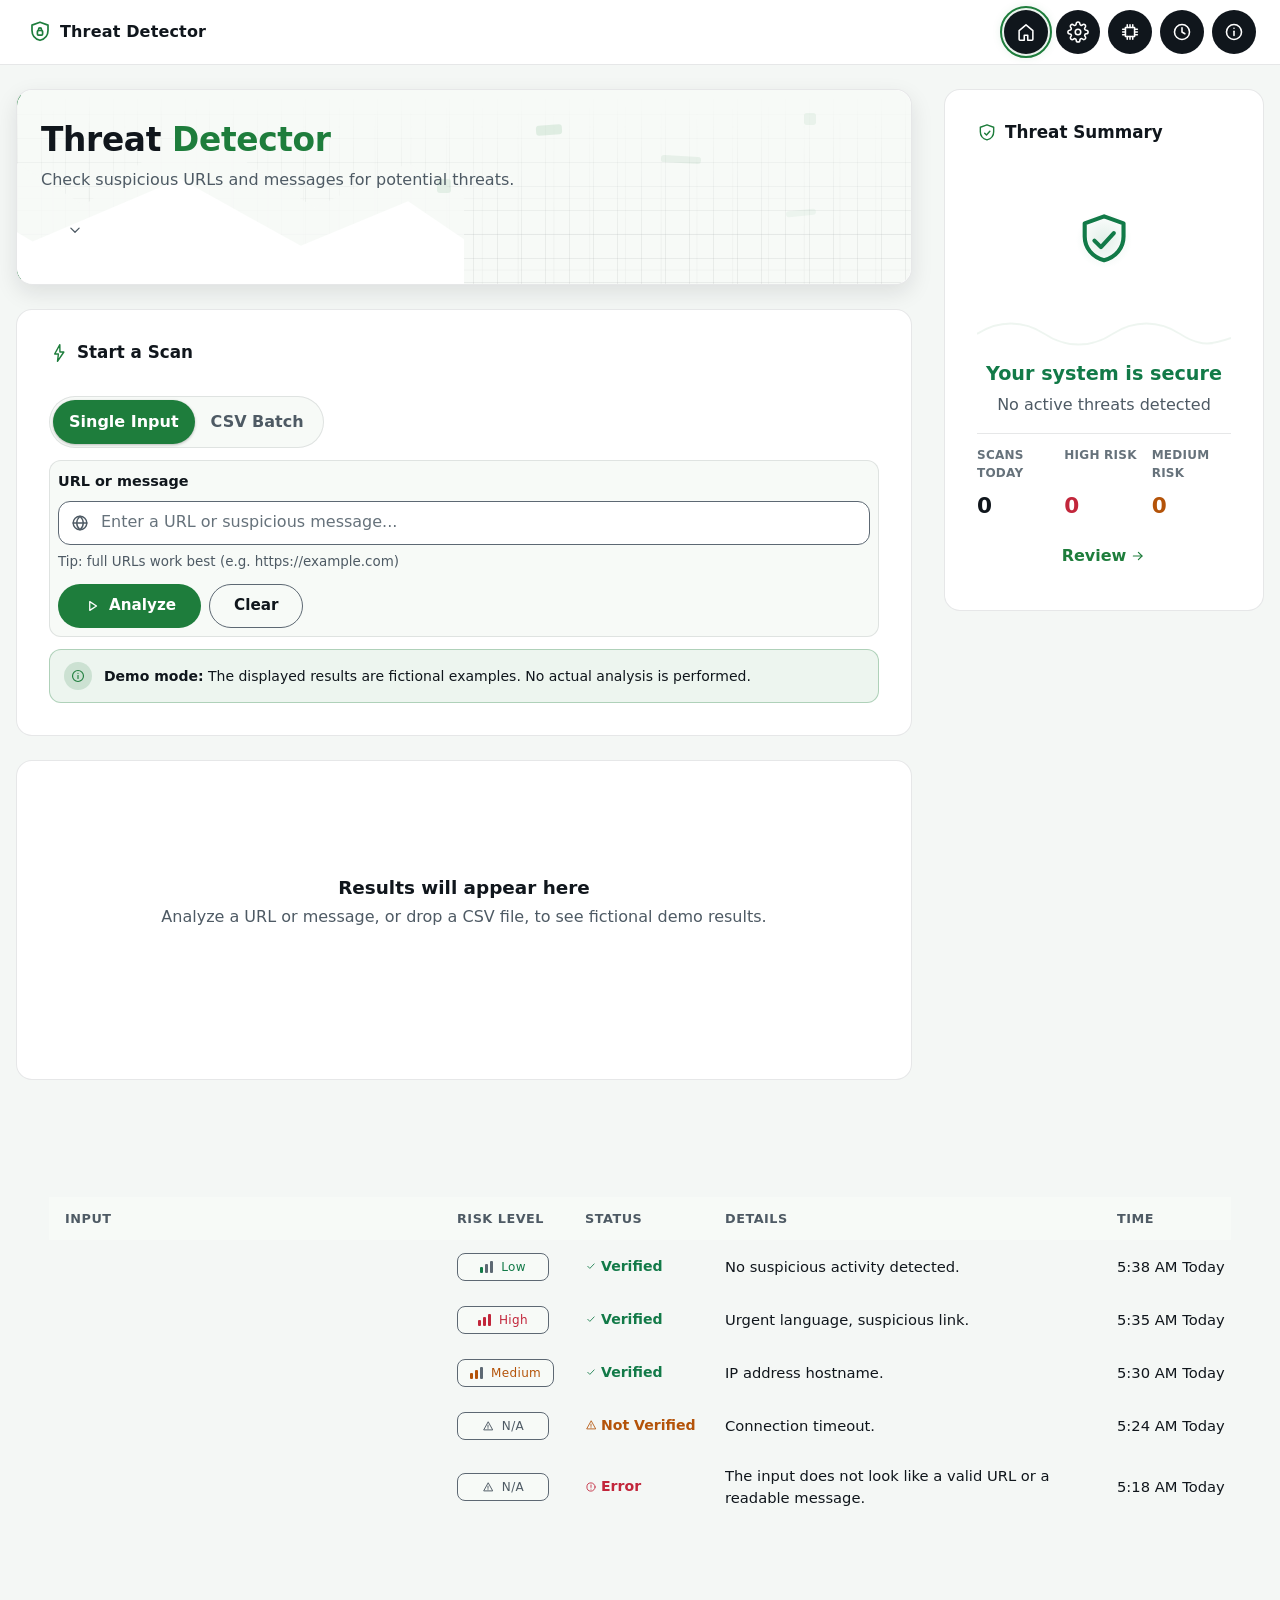
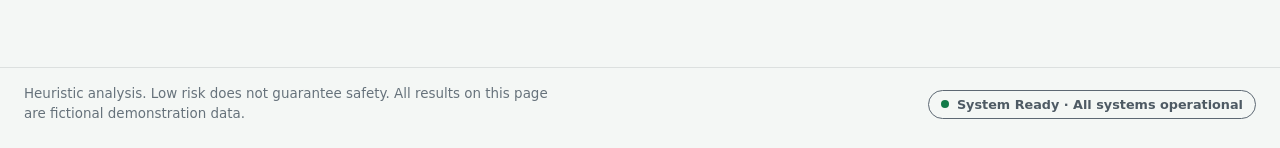
==== src/index.html @ b7bd400b "verdict colors: retarget to shared dashboard card + real preview (FIX) - One card component: TD.comp" ====
<!DOCTYPE html>
<html lang="en" data-page="dashboard">
<head>
  <meta charset="utf-8">
<script src="js/core/theme-init.js"></script>
  <meta name="viewport" content="width=device-width, initial-scale=1">
  <meta name="description" content="Threat Detector demo — fictional heuristic threat checks. No real analysis.">
  <title>Threat Detector — Dashboard</title>
  <link rel="icon" href="data:image/svg+xml,%3Csvg xmlns='http://www.w3.org/2000/svg' viewBox='0 0 24 24'%3E%3Cpath d='M12 2.5 20 5.3v5.2c0 4.8-3.2 8.7-8 10-4.8-1.3-8-5.2-8-10V5.3Z' fill='%238DEB6B'/%3E%3Crect x='9.4' y='10.6' width='5.2' height='4.4' rx='1' fill='none' stroke='%23101418' stroke-width='1.6'/%3E%3Cpath d='M10.6 10.6V9.6a1.4 1.4 0 0 1 2.8 0v1' fill='none' stroke='%23101418' stroke-width='1.6'/%3E%3C/svg%3E">
<link rel="stylesheet" href="css/base/motion-tokens.css">
<link rel="stylesheet" href="css/components/motion-governor.css">
<link rel="stylesheet" href="css/core.css">
<link rel="stylesheet" href="css/pages/index.css">
<script src="js/settings.js"></script>
<link rel="stylesheet" href="css/nav.css">
<link rel="stylesheet" href="css/risk-glow.css">
<link rel="stylesheet" href="css/analysis-card.css">
<link rel="stylesheet" href="css/components/verdict-card.css">
<script src="js/features/theme-fx.js"></script>
<script src="js/theme.js"></script>
<link rel="stylesheet" href="css/theme-transition.css">
</head>
<body>
  <a class="skip-link" href="#main-content">Skip to main content</a>

  <main id="main-content" tabindex="-1">
    <div class="dash-main">
      <div class="dash-layout">

        <!-- ===== SPEC 7.1 HERO ===== -->
        <div class="dash-col">
          <section id="hero" class="dash-reveal" aria-labelledby="hero-title">
            <div class="hero-art" aria-hidden="true">
              <svg class="grid-layer" viewBox="0 0 800 300" preserveAspectRatio="xMidYMid slice" focusable="false">
                <defs>
                  <pattern id="dash-grid" width="32" height="32" patternUnits="userSpaceOnUse">
                    <path d="M32 0H0V32" fill="none" stroke-width="1"></path>
                  </pattern>
                </defs>
                <rect width="800" height="300" fill="url(#dash-grid)"></rect>
              </svg>
              <svg class="mountain-layer dash-mtn-far" viewBox="0 0 800 170" preserveAspectRatio="xMidYMax meet" focusable="false">
                <path d="M0 170 80 96l60 44 90-84 70 56 84-62 76 48 96-72 110 74 84-40 90 54 40-14v170Z" fill="var(--bg-card-2)"></path>
              </svg>
              <svg class="mountain-layer dash-mtn-near" viewBox="0 0 800 120" preserveAspectRatio="xMidYMax meet" focusable="false">
                <path d="M0 120V70l96-44 86 52 120-64 112 66 132-56 108 60 96-40 50 34v42Z" fill="var(--bg-card)"></path>
              </svg>
              <span class="glitch-block"></span>
              <span class="glitch-block"></span>
              <span class="glitch-block"></span>
              <span class="glitch-block"></span>
              <span class="glitch-block"></span>
            </div>
            <div class="dash-hero-in">
              <h1 id="hero-title">Threat <span class="dash-hl">Detector</span></h1>
              <p class="dash-sub">Check suspicious URLs and messages for potential threats.</p>
            </div>
            <div class="dash-scroll">
              <button type="button" class="btn btn-ghost" id="btn-scroll-scan" aria-label="Scroll down to scan">
                <svg viewBox="0 0 24 24" fill="none" stroke="currentColor" stroke-width="1.7" stroke-linecap="round" stroke-linejoin="round" focusable="false" aria-hidden="true"><path d="M6.5 9.5 12 15l5.5-5.5"></path></svg>
              </button>
            </div>
          </section>

          <!-- ===== SPEC 7.2 START A SCAN ===== -->
          <section id="scan-card" class="card dash-reveal" aria-labelledby="scan-title">
            <div class="card-head">
              <h2 class="card-title" id="scan-title">
                <svg viewBox="0 0 24 24" fill="none" stroke="currentColor" stroke-width="1.7" stroke-linecap="round" stroke-linejoin="round" focusable="false" aria-hidden="true"><path d="M13 2 6.8 13.2h4.5L10.2 22l7.6-11.2h-4.7L13 2Z"></path></svg>
                Start a Scan
              </h2>
            </div>

            <div id="seg-mode" class="seg" data-seg role="radiogroup" aria-label="Input mode">
              <span class="seg__thumb" aria-hidden="true"></span>
              <button type="button" class="seg__opt" role="radio" data-value="single" aria-checked="true" tabindex="0" aria-controls="panel-single">Single Input</button>
              <button type="button" class="seg__opt" role="radio" data-value="csv" aria-checked="false" tabindex="-1" aria-controls="panel-csv">CSV Batch</button>
            </div>

            <!-- [T1] scan panels: ONE visible at a time — each block is the shared
                 .reveal component (core.css grid-rows height reveal); index.js
                 toggles data-open + inert/aria-hidden when the segment switches.
                 The collapsed panel contributes zero height, so the old OR
                 divider between the blocks is gone. -->
            <div class="scan-panels">
              <!-- Single input panel -->
              <div class="scan-block reveal is-active" data-block="single" id="panel-single" data-open="true" role="group" aria-label="Single input">
                <div class="reveal-inner">
                 <div class="scan-surface">
                  <form id="scan-form" novalidate>
                    <label class="field-label" for="scan-input">URL or message</label>
                    <div class="dash-inputwrap">
                      <svg class="type-icon" viewBox="0 0 24 24" fill="none" stroke="currentColor" stroke-width="1.7" stroke-linecap="round" stroke-linejoin="round" focusable="false" aria-hidden="true"><circle cx="12" cy="12" r="8.2"></circle><path d="M3.8 12h16.4"></path><path d="M12 3.8c2.5 2.3 3.9 5 3.9 8.2s-1.4 5.9-3.9 8.2c-2.5-2.3-3.9-5-3.9-8.2s1.4-5.9 3.9-8.2Z"></path></svg>
                      <textarea id="scan-input" class="input textarea-autogrow" rows="1" placeholder="Enter a URL or suspicious message..." aria-describedby="input-error dash-hint"></textarea>
                    </div>
                    <p class="help" id="dash-hint">Tip: full URLs work best (e.g. https://example.com)</p>
                    <p id="input-error" class="field-error" role="status" aria-live="polite" hidden>Enter a URL or message to analyze</p>
                    <div class="dash-actions">
                      <button type="submit" id="btn-analyze" class="btn btn-primary">
                        <svg viewBox="0 0 24 24" fill="none" stroke="currentColor" stroke-width="1.7" stroke-linecap="round" stroke-linejoin="round" focusable="false" aria-hidden="true"><path d="M9 6.2v11.6L18 12Z"></path></svg>
                        Analyze
                      </button>
                      <button type="button" id="btn-clear" class="btn btn-secondary">Clear</button>
                    </div>
                  </form>
                 </div>
                </div>
              </div>

              <!-- CSV batch panel -->
              <div class="scan-block reveal" data-block="csv" id="panel-csv" data-open="false" inert aria-hidden="true" role="group" aria-label="CSV batch">
                <div class="reveal-inner">
                 <div class="scan-surface">
                  <div id="csv-drop" class="drop-zone" role="button" tabindex="0" aria-label="CSV file drop zone. Press Enter to browse for a file.">
                    <div class="dash-drop-inner">
                      <svg viewBox="0 0 24 24" fill="none" stroke="currentColor" stroke-width="1.7" stroke-linecap="round" stroke-linejoin="round" focusable="false" aria-hidden="true"><path d="M7.4 18.4h9.4a3.6 3.6 0 0 0 .6-7.15A5.55 5.55 0 0 0 6.8 9.6a4.4 4.4 0 0 0 .6 8.8Z"></path><path d="M12 16.2v-5.5"></path><path d="m9.7 12.9 2.3-2.3 2.3 2.3"></path></svg>
                      <span class="dash-drop-b">Drag &amp; drop a CSV file here</span>
                      <span class="muted">or click to browse</span>
                    </div>
                    <input type="file" id="csv-file-input" accept=".csv,text/csv" tabindex="-1" aria-hidden="true" class="sr-only">
                  </div>
                  <p id="csv-error" class="field-error" role="status" aria-live="polite" hidden></p>

                  <div id="csv-summary" class="dash-filecard" hidden>
                    <div class="dash-filecard-row">
                      <svg viewBox="0 0 24 24" fill="none" stroke="currentColor" stroke-width="1.7" stroke-linecap="round" stroke-linejoin="round" focusable="false" aria-hidden="true"><path d="M13.5 3.5H7a1.5 1.5 0 0 0-1.5 1.5v14A1.5 1.5 0 0 0 7 20.5h10a1.5 1.5 0 0 0 1.5-1.5V8.5Z"></path><path d="M13.5 3.5v5h5"></path></svg>
                      <span id="csv-summary-name" class="ellipsis text-truncate"></span>
                    </div>
                    <p id="csv-summary-line" class="dash-filemeta"></p>
                    <span id="csv-progress-label" class="dash-progress-label"><span>Batch progress</span><span id="csv-progress-pct" class="dash-filemeta">0% complete</span></span>
                    <div class="progress" role="progressbar" aria-labelledby="csv-progress-label" aria-valuemin="0" aria-valuemax="100" aria-valuenow="0">
                      <div class="progress-bar" id="csv-progress-bar" style="--fill:0"></div>
                    </div>
                  </div>

                  <div class="dash-footrow">
                    <button type="button" id="btn-download-sample" class="btn btn-ghost">
                      <svg viewBox="0 0 24 24" fill="none" stroke="currentColor" stroke-width="1.7" stroke-linecap="round" stroke-linejoin="round" focusable="false" aria-hidden="true"><path d="M12 4v10.6"></path><path d="M7.6 10.4 12 14.8l4.4-4.4"></path><path d="M5 19.8h14"></path></svg>
                      Download sample CSV
                    </button>
                  </div>
                 </div>
                </div>
              </div>
            </div>

            <div id="demo-notice" class="callout dash-callout" data-type="info" role="note" hidden>
              <p class="callout__text"><strong>Demo mode:</strong> The displayed results are fictional examples. No actual analysis is performed.</p>
            </div>
          </section>

          <!-- ===== SPEC 7.3 RESULT PANEL ===== -->
          <section id="result-panel" class="card result-panel verdict-card dash-reveal" aria-label="Analysis result">
            <p id="scan-live" class="sr-only" role="status" aria-live="polite"></p>
            <div class="result-states">

              <div class="result-state state-idle" data-state="idle">
                <div class="dash-c dash-idle-wrap" style="padding:var(--space-6) 0">
                  <h3>Results will appear here</h3>
                  <p>Analyze a URL or message, or drop a CSV file, to see fictional demo results.</p>
                </div>
              </div>

              <div class="result-state state-scanning" data-state="scanning">
                <div class="dash-c" style="padding:var(--space-5) 0">
                  <div class="dash-visual" id="vis-scan"></div>
                  <h3>Scanning <span class="dash-scan-dots" aria-hidden="true"><span>.</span><span>.</span><span>.</span></span></h3>
                  <p class="scan-substatus" id="scan-substatus">Checking URL structure...</p>
                  <div class="scan-progress-zone" id="scan-progress-zone" role="status" aria-live="polite" tabindex="-1">
                    <span id="scan-progress-label" class="dash-progress-label"><span>Progress</span><span id="scan-progress-count" class="dash-filemeta">Working…</span></span>
                    <div class="progress scan-progress is-indet" id="scan-progress" role="progressbar" aria-labelledby="scan-progress-label" aria-valuemin="0" aria-valuemax="100">
                      <div class="progress-bar" id="scan-progress-bar"></div>
                    </div>
                  </div>
                </div>
              </div>

              <div class="result-state state-threat" data-state="threat">
                <div class="dash-threat-inner">
                  <div class="panel-heading">
                    <h3>Analysis details</h3>
                    <span class="risk-label" id="threat-risk-label" data-risk="medium">Medium risk</span>
                  </div>
                  <div class="ring-wrap ring-float result-ring-float" id="vis-ring-threat"></div>
                  <dl class="detail-rows">
                    <dt class="detail-dt">Selected input</dt>
                    <dd class="detail-dd dash-prewrap" id="detail-input"></dd>
                    <dt class="detail-dt">Risk score:</dt>
                    <dd class="detail-dd"><span id="detail-score">0</span>/100</dd>
                    <dt class="detail-dt">Detection reasons</dt>
                    <dd class="detail-dd">
                      <ul class="reason-list" id="detail-reasons"></ul>
                    </dd>
                    <dt class="detail-dt">Recommended action</dt>
                    <dd class="detail-dd" id="detail-action"></dd>
                  </dl>
                </div>
              </div>

              <div class="result-state state-safe" data-state="safe">
                <div class="dash-safe-wrap">
                  <div class="ring-safe-wrap" id="vis-check"></div>
                  <h3>No issues detected</h3>
                  <p>No risk indicators found</p>
                </div>
              </div>

              <div class="result-state state-unverified" data-state="unverified">
                <div class="dash-unv-inner">
                  <div class="ring-wrap ring-float result-ring-float" id="vis-ring-unv"></div>
                  <div class="panel-heading">
                    <h3>Unable to verify</h3>
                  </div>
                  <dl class="detail-rows">
                    <dt class="detail-dt">Reason</dt>
                    <dd class="detail-dd" id="unv-reason"></dd>
                    <dt class="detail-dt">Recommended action</dt>
                    <dd class="detail-dd" id="unv-action"></dd>
                  </dl>
                </div>
              </div>

              <div class="result-state state-error" data-state="error">
                <div class="dash-err-inner">
                  <div class="panel-heading">
                    <h3>Analysis details</h3>
                    <span class="risk-label" data-risk="error">Error</span>
                  </div>
                  <dl class="detail-rows">
                    <dt class="detail-dt">Reason</dt>
                    <dd class="detail-dd">The text does not look like a valid URL or a readable message.</dd>
                    <dt class="detail-dt">Recommended action</dt>
                    <dd class="detail-dd">Check the text and enter a full URL (e.g. https://example.com) or a plain message.</dd>
                  </dl>
                </div>
              </div>

              <div class="result-state state-batch" data-state="batch">
                <div class="dash-batch-inner">
                  <div class="batch-head">
                    <div class="batch-head-left">
                      <h3>Batch summary</h3>
                      <p class="muted" id="batch-meta"></p>
                    </div>
                    <div class="batch-tally" id="batch-tally" aria-label="Risk tally"></div>
                  </div>
                  <hr class="batch-divider" aria-hidden="true">
                  <ul id="batch-list" class="batch-list" aria-label="Batch rows"></ul>
                  <p class="dash-batch-link"><a class="link-arrow" href="history.html">View in history</a></p>
                </div>
              </div>

            </div>
          </section>
        </div>

        <!-- ===== SPEC 7.5 THREAT SUMMARY (side column) ===== -->
        <aside class="dash-aside" aria-label="Threat summary">
          <section id="summary-card" class="card dash-reveal" aria-labelledby="summary-title">
            <div class="card-head">
              <h2 class="card-title" id="summary-title">
                <svg viewBox="0 0 24 24" fill="none" stroke="currentColor" stroke-width="1.7" stroke-linecap="round" stroke-linejoin="round" focusable="false" aria-hidden="true"><path d="M12 2.2 20 5.1v5.4c0 4.7-3.2 8.5-8 9.8-4.8-1.3-8-5.1-8-9.8V5.1Z"></path><path d="m9.2 12.2 2.2 2.2 4-4.4"></path></svg>
                Threat Summary
              </h2>
            </div>
            <div class="dash-summary-visual">
              <div class="shield-wrap" id="vis-shield-summary"></div>
              <svg class="wave-deco" viewBox="0 0 300 42" preserveAspectRatio="none" focusable="false" aria-hidden="true">
                <path d="M0 24c25-14 55-14 80 0s55 14 80 0 55-14 80 0 40 10 60 4" fill="none" stroke-width="2" stroke-opacity=".3"></path>
              </svg>
            </div>
            <p class="dash-state-title" id="summary-state-title" data-state="secure">Your system is secure</p>
            <p class="dash-state-desc" id="summary-state-desc">No active threats detected</p>
            <dl id="stmt-stats" class="dash-stats">
              <div class="dash-stat"><dt>Scans today</dt><dd id="stat-today">0</dd></div>
              <div class="dash-stat"><dt>High risk</dt><dd id="stat-high" data-risk="high">0</dd></div>
              <div class="dash-stat"><dt>Medium risk</dt><dd id="stat-medium" data-risk="medium">0</dd></div>
            </dl>
            <div class="dash-summary-foot">
              <a id="summary-review" class="link-arrow" href="history.html#risk=low">
                Review
                <svg viewBox="0 0 24 24" fill="none" stroke="currentColor" stroke-width="1.7" stroke-linecap="round" stroke-linejoin="round" focusable="false" aria-hidden="true"><path d="M5 12h13"></path><path d="M12.6 6.6 18 12l-5.4 5.4"></path></svg>
              </a>
            </div>
          </section>
        </aside>

      </div>

        <!-- ===== SPEC 7.4 ANALYSIS RESULTS (own full-width section below the two-column row) ===== -->
        <section id="results-card" class="card dash-reveal" aria-labelledby="results-title">
            <div class="card-head results-head">
              <h2 class="card-title" id="results-title">
                <svg class="icon icon-lg" viewBox="0 0 24 24" fill="none" stroke="currentColor" stroke-width="1.7" stroke-linecap="round" stroke-linejoin="round" focusable="false" aria-hidden="true"><path d="M5 19.5V9.5"></path><path d="M12 19.5V4.5"></path><path d="M19 19.5v-6"></path><path d="M3.5 19.5h17"></path></svg>
                Analysis Results
              </h2>
              <a id="btn-recent-history" class="link-arrow link-ghost" href="history.html">
                Recent history
                <svg class="icon" viewBox="0 0 24 24" fill="none" stroke="currentColor" stroke-width="1.7" stroke-linecap="round" stroke-linejoin="round" focusable="false" aria-hidden="true"><path d="M5 12h13"></path><path d="M12.6 6.6 18 12l-5.4 5.4"></path></svg>
              </a>
            </div>
            <table class="table" id="table-results">
              <caption class="sr-only">Five most recent scan results, newest first</caption>
              <colgroup>
                <col>
                <col style="width:128px">
                <col style="width:140px">
                <col>
                <col style="width:130px">
              </colgroup>
              <thead>
                <tr>
                  <th scope="col">Input</th>
                  <th scope="col">Risk Level</th>
                  <th scope="col">Status</th>
                  <th scope="col">Details</th>
                  <th scope="col">Time</th>
                </tr>
              </thead>
              <tbody id="table-results-body"></tbody>
            </table>
            <div id="results-empty" class="dash-results-empty" role="status" hidden>
              <svg class="dash-results-empty-ico" viewBox="0 0 24 24" fill="none" stroke="currentColor" stroke-width="1.7" stroke-linecap="round" stroke-linejoin="round" focusable="false" aria-hidden="true"><path d="M5 19.5V9.5"></path><path d="M12 19.5V4.5"></path><path d="M19 19.5v-6"></path><path d="M3.5 19.5h17"></path></svg>
              <h3>No analysis results yet</h3>
              <p>Run a scan to see results here.</p>
            </div>
          </section>
    </div>
  </main>
<script src="js/core/core.js"></script>
<script src="js/core/td-config.js"></script>
<script src="js/core/events.js"></script>
<script src="js/services/bridge.js"></script>
<script src="js/services/analysisService.js"></script>
<script src="js/components/verdictCard.js"></script>
<script src="js/features/motion-governor.js"></script>
<script src="js/pages/index.js"></script>
</body>
</html>
---- src/css/base/motion-tokens.css ----
/* ===== Motion tokens (single source of truth for animation durations) ===== */
/* Created for the animation performance pass. Values are IDENTICAL to the
   pre-existing magic numbers scattered across core.css/index.css/settings.css
   so that no visual timing changes. Agents may reference these tokens. */
:root {
  --dur-slide: .3s;
  --ease-slide: cubic-bezier(.32, .72, 0, 1);
  --dur-reveal-in: .4s;
  --dur-reveal-out: .25s;
  --dur-swatch: .18s;
  --dur-fast: .15s;
  --dur-in: .24s;
  --dur-out: .18s;
  --ease-out: cubic-bezier(.2, .7, .2, 1);
}
---- src/css/components/motion-governor.css ----
/* ===== Motion governor CSS (animation perf pass) ===== */
[data-motion-paused] {
  animation-play-state: paused !important;
}
html.td-switching ::view-transition-new(root) {
  will-change: clip-path;
}
---- src/css/core.css ----
/* ===== DAC SHARED CORE (CSS) 1/2 — tokens+components — identical on all pages ===== */
/* OWNER: Agent A (Core). CONTRACT §4 tokens · §5 shared classes · §14 shell.
   Sections: 1 reset · 2 tokens · 3 base type · 4 shell · 5 components
             6 result panel · 7 modal · 8 density · 9 responsive · 10 reduced motion.
   No raw hex outside token blocks; animations use transform/opacity only. */

/* ================= 1. GLOBAL RESET ================= */
*,
*::before,
*::after { box-sizing: border-box; }

html,
body,
h1, h2, h3, h4,
p, ul, ol, figure { margin: 0; padding: 0; }

html {
  font-size: 16px; /* base: 16px, refines via data-text below */
  scroll-behavior: smooth;
  -webkit-text-size-adjust: 100%;
}

img,
svg { display: block; max-width: 100%; }

/* [D] Icon system: functional icons are sized explicitly (hero/decorative art exempt) */
.icon { flex: none; width: 16px; height: 16px; }
.icon-lg { width: 20px; height: 20px; }
.icon-xl { width: 24px; height: 24px; }

button,
input,
select,
textarea { font: inherit; color: inherit; }

ul, ol { list-style: none; }

/* [hidden] wins everywhere so JS can rely on it for state toggling */
[hidden] { display: none !important; }

/* Focus is never removed; every rule here ADDS visibility, never hides outlines */
:focus-visible {
  outline: 2px solid var(--focus-ring);
  outline-offset: 2px;
}

::selection { background: var(--accent-soft); }

/* ================= 2. DESIGN TOKENS (CONTRACT §4) ================= */
/* Theme-independent primitives */
:root {
  --font: system-ui, -apple-system, "Segoe UI", Roboto, "Helvetica Neue", Arial, sans-serif;
  --radius-sm: 8px;
  --radius: 12px;
  --radius-lg: 16px;
  --radius-pill: 999px;
  --space-1: 4px;
  --space-2: 8px;
  --space-3: 12px;
  --space-4: 16px;
  --space-5: 24px;
  --space-6: 32px;
  --space-7: 48px;
  --space-8: 64px;
  --dur-fast: 150ms;
  --dur-in: 220ms;
  --dur-out: 160ms;
  --dur-draw: 1000ms;
  --dur-glow: 3s;
  --ease-out: cubic-bezier(.22, .61, .36, 1);
  --ease-spring: cubic-bezier(.34, 1.56, .64, 1);
  /* D1 result ring — consumed by .result-panel / .result-ring-float */
  --ring-side: right;
  --ring-side-width: var(--space-4);
  /* [C] real sticky-header height (navbar min-height 64px + 1px border) */
  --navbar-h: 65px;
}

/* ----- Text size: scales the rem base (15 / 16 / 17.5px) ----- */
:root { --text-base: 16px; }
html[data-text="small"]  { font-size: 15px;   --text-base: 15px; }
html[data-text="large"]  { font-size: 17.5px; --text-base: 17.5px; }

/* ----- DARK / OLED ----- */
/* [data-theme-scope] mirrors the theme tokens onto the verdict-color preview
   container (Settings picker modal) so it can show the theme being edited
   while the app itself runs in the other theme. The scope always shows the
   OLED dark surfaces (the grey variant only shifts --bg-* on :root). */
:root[data-theme="dark"],
[data-theme-scope="dark"] {
  color-scheme: dark;
  --bg: #000000;
  /* Cover-tier color (snap fix 2.3c): duplicates --bg on purpose so the
     theme-cover element can read the TARGET theme's page background from
     a token instead of the live computed style. Keep in sync with --bg. */
  --td-cover-bg: #000000;
  --bg-nav: #161616;
  --bg-card: #0E120D;
  --bg-card-2: #141A11;
  --bg-input: #121715;
  --border: rgba(255, 255, 255, .08);
  /* AA revision of pinned grey: solid tone ≥3:1 against card + bg for UI boundaries */
  --border-strong: #6A7269;
  --text: #F2F5F7;
  --text-muted: #A6B1BB;
  --text-faint: #7A8791; /* AA revision: ≥4.5:1 on card/card-2/nav */
  --focus-ring: #7BD5FF;
  /* Navbar icon-button states (icon vs circle verified >=4.5:1 in every state) */
  --navlink-bg: #FFFFFF;
  --navlink-bg-hover: #F1F4F7;
  --navlink-bg-active: #E4E9EC;
  --navlink-icon: #0B0E11;
  --navlink-icon-hover: #0B0E11;
  --navlink-icon-active: #0B0E11;
  --navlink-icon-current: #0B0E11;
  --navlink-icon-open: #0B0E11;
  --navlink-ring: transparent;
  --navlink-ring-hover: var(--accent-contrast); /* crisp on light circles in every accent */
  --navlink-ring-active: var(--accent-contrast);
  --navlink-ring-current: var(--accent);
  --navlink-ring-open: var(--accent);
  /* Switch states: OFF track + 1px edge (>=3:1 vs card) + knob (>=3:1 vs ON track) */
  --switch-off: #55606B;
  --switch-off-hover: #646E77;
  --switch-edge: #8A93A0;
  --switch-knob: #FFFFFF;
  --high-contrast: #2A070C; /* AA text on --high fills (≥4.5:1) */
  --shadow: 0 10px 30px rgba(0, 0, 0, .55);
  --backdrop: rgba(0, 0, 0, .62);
}

/* ----- DARK / GREY ----- */
:root[data-theme="dark"][data-bg="grey"] {
  --bg: #121212;
  /* Cover-tier color: duplicates --bg (see note in the dark/oled block). */
  --td-cover-bg: #121212;
  --bg-nav: #1A1A1A;
  --bg-card: #181D18;
  --bg-card-2: #1F241E;
  --bg-input: #1A1F1B;
}

/* ----- RISK (always paired with text + icon, never color alone) ----- */
:root[data-theme="dark"],
[data-theme-scope="dark"] {
  --low: #3DDC84;
  --medium: #FFB020;
  --high: #FF5A5F;
  --na: #8A93A0;
  --low-soft: rgba(61, 220, 132, .14);
  --medium-soft: rgba(255, 176, 32, .14);
  --high-soft: rgba(255, 90, 95, .16);
  --na-soft: rgba(138, 147, 160, .18);
}

:root[data-theme="light"],
[data-theme-scope="light"] {
  --low: #127A48;
  /* [A1] richer amber (was a muddy brown); AA ≥4.5:1 on card/white surfaces */
  --medium: #B45309;
  --high: #C2263B;
  --na: #55606A;
  --low-soft: rgba(18, 122, 72, .12);
  --medium-soft: rgba(138, 90, 0, .12);
  --high-soft: rgba(194, 38, 59, .10);
  --na-soft: rgba(85, 96, 106, .14);
}

/* ----- LIGHT ----- */
:root[data-theme="light"],
[data-theme-scope="light"] {
  color-scheme: light;
  --bg: #F4F7F5;
  /* Cover-tier color: duplicates --bg (see note in the dark/oled block). */
  --td-cover-bg: #F4F7F5;
  --bg-nav: #FFFFFF;
  --bg-card: #FFFFFF;
  --bg-card-2: #F7FAF7;
  --bg-input: #FFFFFF;
  --border: rgba(16, 24, 32, .10);
  /* AA revision of pinned tone: ≥3:1 boundary on white/off-white */
  --border-strong: #5D6873;
  --text: #10161C;
  --text-muted: #4E5A64;
  --text-faint: #66727B; /* AA revision: ≥4.5:1 on white + bg */
  --focus-ring: #1B5EA8;
  /* Navbar icon-button states (icon vs circle verified >=4.5:1 in every state) */
  --navlink-bg: #10161C;
  --navlink-bg-hover: #1E2831;
  --navlink-bg-active: #2A3540;
  --navlink-icon: #FFFFFF;
  --navlink-icon-hover: #FFFFFF;
  --navlink-icon-active: #FFFFFF;
  --navlink-icon-current: #FFFFFF;
  --navlink-icon-open: #FFFFFF;
  --navlink-ring: transparent;
  --navlink-ring-hover: #FFFFFF; /* crisp on dark circles in every light accent */
  --navlink-ring-active: #FFFFFF;
  --navlink-ring-current: var(--accent);
  --navlink-ring-open: var(--accent);
  /* Switch states: OFF track + 1px edge (>=3:1 vs card) + knob (>=3:1 vs ON track) */
  --switch-off: #D7DCE1;
  --switch-off-hover: #CBD2D8;
  --switch-edge: #5D6873;
  --switch-knob: #FFFFFF;
  --high-contrast: #FFFFFF; /* white passes on --high (#C2263B) in light theme */
  --shadow: 0 8px 22px rgba(16, 24, 32, .10);
  --backdrop: rgba(10, 16, 20, .48);
}

/* ----- ACCENTS · dark ----- */
:root[data-theme="dark"][data-accent="green"] {
  --accent: #8DEB6B; --accent-contrast: #07230D; --accent-strong: #96ED77;
  --accent-soft: rgba(141, 235, 107, .12); --glow: rgba(141, 235, 107, .35);
}
:root[data-theme="dark"][data-accent="blue"] {
  --accent: #4D94FF; --accent-contrast: #031431; --accent-strong: #5B9DFF;
  --accent-soft: rgba(77, 148, 255, .12); --glow: rgba(77, 148, 255, .35);
}
:root[data-theme="dark"][data-accent="white"] {
  --accent: #F2F5F7; --accent-contrast: #0B0E11; --accent-strong: #FFFFFF;
  --accent-soft: rgba(242, 245, 247, .12); --glow: rgba(242, 245, 247, .35);
}
:root[data-theme="dark"][data-accent="violet"] {
  --accent: #B78CFF; --accent-contrast: #180430; --accent-strong: #C1A0FF;
  --accent-soft: rgba(183, 140, 255, .12); --glow: rgba(183, 140, 255, .35);
}
:root[data-theme="dark"][data-accent="amber"] {
  --accent: #FFC24D; --accent-contrast: #2B1600; --accent-strong: #FFCE70;
  --accent-soft: rgba(255, 194, 77, .12); --glow: rgba(255, 194, 77, .35);
}

/* ----- ACCENTS · light (darker accents so AA passes on white) ----- */
:root[data-theme="light"][data-accent="green"] {
  --accent: #1E7D3C; --accent-contrast: #FFFFFF; --accent-strong: #2D8448;
  --accent-soft: rgba(30, 125, 60, .12); --glow: rgba(30, 125, 60, .22);
}
:root[data-theme="light"][data-accent="blue"] {
  --accent: #1B5EA8; --accent-contrast: #FFFFFF; --accent-strong: #2370C4;
  --accent-soft: rgba(27, 94, 168, .12); --glow: rgba(27, 94, 168, .22);
}
:root[data-theme="light"][data-accent="white"] {
  --accent: #232A31; --accent-contrast: #FFFFFF; --accent-strong: #384249;
  --accent-soft: rgba(35, 42, 49, .12); --glow: rgba(35, 42, 49, .22);
}
:root[data-theme="light"][data-accent="violet"] {
  --accent: #5E35B1; --accent-contrast: #FFFFFF; --accent-strong: #6B45B7;
  --accent-soft: rgba(94, 53, 177, .12); --glow: rgba(94, 53, 177, .22);
}
:root[data-theme="light"][data-accent="amber"] {
  --accent: #7A4C00; --accent-contrast: #FFFFFF; --accent-strong: #8F5A00;
  --accent-soft: rgba(122, 76, 0, .12); --glow: rgba(122, 76, 0, .22);
}

/* Switch knob per accent - knob vs ON track >=3:1 by computed contrast.
   Dark-theme light accents (green #8DEB6B 1.6, white 1.2, violet 2.6, amber 1.6
   vs a white knob) flip to near-black; deep blue (#4D94FF = 3.000) keeps white. */
:root[data-theme="dark"][data-accent="green"],
:root[data-theme="dark"][data-accent="white"],
:root[data-theme="dark"][data-accent="violet"],
:root[data-theme="dark"][data-accent="amber"] { --switch-knob: #0B0E11; }
:root[data-theme="dark"][data-accent="blue"] { --switch-knob: #FFFFFF; }
:root[data-theme="light"][data-accent="green"],
:root[data-theme="light"][data-accent="blue"],
:root[data-theme="light"][data-accent="white"],
:root[data-theme="light"][data-accent="violet"],
:root[data-theme="light"][data-accent="amber"] { --switch-knob: #FFFFFF; }

/* ================= 3. BASE TYPE ================= */
body {
  min-height: 100vh;
  background: var(--bg);
  color: var(--text);
  font-family: var(--font);
  font-size: 1rem;
  line-height: 1.5;
}

h1 { font-size: 1.65rem; line-height: 1.25; font-weight: 700; }
h2 { font-size: 1.25rem; line-height: 1.3; font-weight: 700; }
h3 { font-size: 1.05rem; line-height: 1.35; font-weight: 600; }

small { font-size: .85rem; }
strong, b { font-weight: 600; }

a { color: var(--accent); }
a:hover { color: var(--accent-strong); }

/* ================= 4. GLOBAL SHELL (CONTRACT §14) ================= */

/* --- Skip link: pages place it before <main> --- */
.skip-link {
  position: absolute;
  top: 0;
  transform: translateY(-60px);
  left: var(--space-2);
  z-index: 100;
  min-height: 44px;
  display: inline-flex;
  align-items: center;
  padding: 0 var(--space-4);
  background: var(--accent);
  color: var(--accent-contrast);
  font-weight: 600;
  text-decoration: none;
  border-radius: 0 0 var(--radius) var(--radius);
  transition: transform var(--dur-in) var(--ease-out);
}
.skip-link:focus { transform: translateY(0); }
html[data-motion="reduced"] .skip-link { transition: none; }

/* --- Screen-reader-only helpers --- */
.sr-only,
.visually-hidden {
  position: absolute;
  width: 1px;
  height: 1px;
  margin: -1px;
  padding: 0;
  border: 0;
  overflow: hidden;
  clip: rect(0 0 0 0);
  clip-path: inset(50%);
  white-space: nowrap;
}

/* --- Sticky header + navbar --- */
.app-header {
  position: sticky;
  top: 0;
  z-index: 50;
  background: var(--bg-nav);
  border-bottom: 1px solid var(--border);
}

.navbar {
  display: flex;
  align-items: center;
  justify-content: space-between;
  gap: var(--space-3);
  min-height: 64px;
  padding: var(--space-2) var(--space-4);
}

.brand {
  display: inline-flex;
  align-items: center;
  gap: var(--space-2);
  color: var(--text);
  text-decoration: none;
  font-weight: 700;
  letter-spacing: .01em;
  padding: var(--space-1) var(--space-1);
  border-radius: var(--radius-sm);
}
.brand-logo { width: 24px; height: 24px; color: var(--accent); flex: none; }
.brand:hover,
.brand:focus-visible { color: var(--accent-strong); }

.nav-actions {
  display: flex;
  align-items: center;
  gap: var(--space-2);
}

/* --- Circular 44px nav buttons (§5 + SPEC §5).
     State tokens: --navlink-bg / -icon / -ring for default, hover, active,
     current-page and legend-open. The button itself is never given opacity
     or a filter; hover keeps the icon/circle pair untouched and signals via
     an accent glow + crisp ring + scale, wrapped in @media(hover:hover). --- */
.navlink {
  position: relative;
  width: 44px;
  height: 44px;
  flex: none;
  display: inline-flex;
  align-items: center;
  justify-content: center;
  border: 0;
  border-radius: 50%;
  background: var(--navlink-bg);
  color: var(--navlink-icon);
  box-shadow: 0 0 0 1px var(--navlink-ring);
  cursor: pointer;
  text-decoration: none;
  transition: background-color var(--dur-fast) var(--ease-out),
              color var(--dur-fast),
              box-shadow var(--dur-fast) var(--ease-out),
              transform var(--dur-fast) var(--ease-out);
}
.navlink svg { width: 22px; height: 22px; }
.navlink:active {
  background: var(--navlink-bg-active);
  color: var(--navlink-icon-active);
  transform: scale(.97);
  box-shadow: 0 0 0 1px var(--navlink-ring-active), 0 0 6px var(--glow);
}

/* Current page and legend-open: persistent accent ring + soft accent glow
   (aria-current / aria-expanded carry the meaning; the class mirrors current).
   The 2px offset gap keeps the ring readable even when ring and circle tones
   would otherwise merge (e.g. the White accent). */
.navlink[aria-current="page"],
.navlink.is-current {
  color: var(--navlink-icon-current);
  outline: 2px solid var(--navlink-ring-current);
  outline-offset: 2px;
  box-shadow: 0 0 12px var(--glow);
}

/* Legend open (the "i" button; aria-expanded toggles it) */
.navlink[aria-expanded="true"] {
  color: var(--navlink-icon-open);
  outline: 2px solid var(--navlink-ring-open);
  outline-offset: 2px;
  box-shadow: 0 0 12px var(--glow);
}

/* Keyboard focus always stays distinct from hover and from the resting
   current/open rings (cyan/blue --focus-ring vs accent rings). */
.navlink[aria-current="page"]:focus-visible,
.navlink.is-current:focus-visible,
.navlink[aria-expanded="true"]:focus-visible {
  outline-color: var(--focus-ring);
}

/* Hover is pointer-only so touch devices never get stuck hover states */
@media (hover: hover) {
  .navlink:hover {
    background: var(--navlink-bg-hover);
    color: var(--navlink-icon-hover);
    transform: scale(1.06);
    box-shadow: 0 0 0 1px var(--navlink-ring-hover), 0 0 10px var(--glow);
  }
}

/* --- CSS tooltips via data-tip: shown on hover AND focus-visible.
       Never removes focus outline; positioned under the button. --- */
.navlink[data-tip]::after {
  content: attr(data-tip);
  position: absolute;
  top: calc(100% + 6px);
  left: 50%;
  z-index: 90;
  transform: translateX(-50%) translateY(-4px);
  padding: 4px var(--space-2);
  border: 1px solid var(--border-strong);
  border-radius: var(--radius-sm);
  background: var(--bg-card-2);
  color: var(--text);
  font-size: .8rem;
  font-weight: 600;
  white-space: nowrap;
  box-shadow: var(--shadow);
  opacity: 0;
  visibility: hidden;
  pointer-events: none;
  transition: opacity var(--dur-fast) var(--ease-out),
              transform var(--dur-fast) var(--ease-out),
              visibility 0s linear var(--dur-fast);
}
.navlink[data-tip]:hover::after,
.navlink[data-tip]:focus-visible::after {
  opacity: 1;
  visibility: visible;
  transform: translateX(-50%) translateY(0);
  transition-delay: 0s;
}
/* Keep the last button's tooltip inside the viewport */
.nav-actions > :last-child[data-tip]::after {
  left: auto;
  right: 0;
  transform: translateY(-4px);
}
.nav-actions > :last-child[data-tip]:hover::after,
.nav-actions > :last-child[data-tip]:focus-visible::after { transform: translateY(0); }

/* --- Risk Levels legend: D4 drop-up panel, anchored top-right under the nav --- */
.legend {
  position: absolute;
  top: calc(100% + var(--space-2));
  right: var(--space-3); /* aligned right, under the "i" button */
  z-index: 60;
  width: min(320px, calc(100vw - 24px));
  padding: var(--space-4);
  border: 1px solid var(--border-strong);
  border-radius: var(--radius-lg);
  background: var(--bg-card);
  box-shadow: var(--shadow);
  opacity: 0;
  transform: translateY(12px);
  pointer-events: none;
  /* D4 LEGEND DROP-UP — base rule closes FASTER (160ms); .is-open opens at 220ms */
  transition: opacity var(--dur-out) var(--ease-out),
              transform var(--dur-out) var(--ease-out);
}
.legend.is-open {
  opacity: 1;
  transform: translateY(0);
  pointer-events: auto;
  /* slower, springy entrance */
  transition-duration: var(--dur-in);
}

.legend-title { font-size: 1rem; margin-bottom: var(--space-2); }

.legend-list { display: grid; gap: var(--space-1); }

.legend-item {
  display: flex;
  align-items: flex-start;
  gap: var(--space-2);
  font-size: .92rem;
  padding: 2px 0;
}

.legend-dot {
  flex: none;
  width: 10px;
  height: 10px;
  margin-top: 5px;
  border-radius: 50%;
}
.dot-low    { background: var(--low); }
.dot-medium { background: var(--medium); }
.dot-high   { background: var(--high); }
.dot-na     { background: var(--na); }

.legend-term  { font-weight: 600; min-width: 108px; }
.legend-desc  { color: var(--text-muted); }

.legend-note {
  margin-top: var(--space-3);
  padding-top: var(--space-2);
  border-top: 1px solid var(--border);
  color: var(--text-faint);
  font-size: .82rem;
}

/* --- Toast region + toasts: bottom-right stack, ≤3 visible, dedupe-friendly [E] --- */
.toast-region {
  position: fixed;
  right: max(var(--space-4), env(safe-area-inset-right, 0px));
  bottom: max(var(--space-5), env(safe-area-inset-bottom, 0px));
  z-index: 80;
  display: flex;
  flex-direction: column;
  align-items: flex-end;
  gap: var(--space-2);
  width: min(360px, calc(100vw - var(--space-6)));
  max-height: calc(100vh - var(--space-5) - env(safe-area-inset-bottom, 0px));
  overflow: auto;
  pointer-events: none;
}
.toast {
  position: relative;
  display: grid;
  grid-template-columns: 20px minmax(0, 1fr) auto;
  gap: var(--space-2);
  align-items: start;
  width: 100%;
  min-width: 0;
  padding: 12px 14px;
  border: 1px solid var(--border-strong);
  border-radius: 12px;
  background: var(--bg-card);
  box-shadow: 0 10px 28px rgba(0, 0, 0, .30);
  font-size: .92rem;
  overflow: hidden; /* keeps the countdown bar inside the radius */
  pointer-events: auto;
  animation: toast-in 180ms var(--ease-out);
}
html[data-theme="light"] .toast { box-shadow: 0 10px 28px rgba(16, 24, 32, .14); }
.toast.is-out {
  opacity: 0;
  transform: translateY(6px);
  transition: opacity 140ms linear, transform 140ms linear;
}
@keyframes toast-in {
  from { opacity: 0; transform: translateY(8px); }
  to   { opacity: 1; transform: translateY(0); }
}

/* status icon: icon-only color signal (toast also carries role + copy, never color alone) */
.toast-ico {
  display: inline-flex;
  align-items: center;
  justify-content: center;
  width: 20px;
  height: 20px;
  margin-top: 1px;
}
.toast-ico svg { display: block; width: 20px; height: 20px; }
.toast--success .toast-ico { color: var(--low); }
.toast--warn    .toast-ico { color: var(--medium); }
.toast--error   .toast-ico { color: var(--high); }
.toast--info    .toast-ico { color: var(--accent); }

.toast-body { display: block; min-width: 0; }
.toast-title { display: block; font-size: 14px; line-height: 1.35; font-weight: 600; color: var(--text); overflow-wrap: break-word; }
.toast-desc { display: block; margin: 2px 0 0; font-size: 13px; line-height: 1.4; color: var(--text-muted); }

.toast-action {
  margin-top: 8px;
  min-height: 32px;
  padding: 4px 10px;
  font: inherit;
  font-size: .88rem;
  font-weight: 600;
  color: var(--text);
  background: var(--bg-card-2);
  border: 1px solid var(--border-strong);
  border-radius: var(--radius-sm);
  cursor: pointer;
}
.toast-action:hover { background: var(--accent-soft); }

.toast-close {
  position: relative;
  flex: none;
  width: 24px;
  height: 24px;
  margin: -6px -8px -6px 0;
  display: inline-flex;
  align-items: center;
  justify-content: center;
  border: 0;
  border-radius: var(--radius-sm);
  background: transparent;
  color: var(--text-muted);
  cursor: pointer;
  transition: color var(--dur-fast), background var(--dur-fast);
}
.toast-close::before { content: ""; position: absolute; inset: -10px; } /* ≥44px hit target */
.toast-close:hover { color: var(--text); background: var(--accent-soft); }
.toast-close svg { width: 16px; height: 16px; pointer-events: none; }

/* countdown bar: 2px, status-colored, low emphasis; error toasts run none */
.toast-bar {
  position: absolute;
  left: 0;
  right: 0;
  bottom: 0;
  height: 2px;
  border-radius: 2px;
  background: currentColor;
  opacity: .4;
  transform-origin: left center;
  animation: toast-drain var(--toast-dur, 4s) linear forwards;
  pointer-events: none;
}
.toast--success .toast-bar { color: var(--low); }
.toast--warn    .toast-bar { color: var(--medium); }
.toast--error   .toast-bar { color: var(--high); }
.toast--info    .toast-bar { color: var(--accent); }
.toast.is-paused .toast-bar { animation-play-state: paused; }
@keyframes toast-drain {
  from { transform: scaleX(1); }
  to   { transform: scaleX(0); }
}

/* under reduced motion: no enter/exit animation and no countdown */
@media (prefers-reduced-motion: reduce) {
  .toast { animation: none; }
  .toast.is-out { transition: none; }
  .toast-bar { display: none; }
}

/* --- Footer --- */
.app-footer {
  display: flex;
  flex-wrap: wrap;
  align-items: center;
  justify-content: space-between;
  gap: var(--space-2) var(--space-4);
  margin-top: var(--space-7);
  padding: var(--space-4) var(--space-5) var(--space-5);
  border-top: 1px solid var(--border);
}

.footer-note {
  color: var(--text-faint);
  font-size: .84rem;
  max-width: 62ch;
}

.status-chip {
  display: inline-flex;
  align-items: center;
  gap: var(--space-2);
  padding: var(--space-1) var(--space-3);
  border: 1px solid var(--border-strong);
  border-radius: var(--radius-pill);
  color: var(--text-muted);
  font-size: .8rem;
  font-weight: 600;
  white-space: nowrap;
}

.chip-dot {
  width: 8px;
  height: 8px;
  border-radius: 50%;
  background: var(--low);
  animation: chip-pulse var(--dur-glow) ease-in-out infinite;
}
@keyframes chip-pulse {
  0%, 100% { opacity: 1; }
  50%      { opacity: .45; }
}

/* ================= 5. COMPONENT CLASSES (CONTRACT §5) ================= */

/* --- Cards --- */
.card {
  background: var(--bg-card);
  border: 1px solid var(--border);
  border-radius: var(--radius-lg);
  padding: var(--space-5);
}
.card-head {
  display: flex;
  align-items: center;
  gap: var(--space-2);
  margin-bottom: var(--space-4);
}
.card-title { font-size: 1.05rem; font-weight: 700; }
.card-sub { color: var(--text-muted); font-size: .9rem; margin-top: 2px; }

/* --- Buttons (all ≥44px targets, pill radius) --- */
.btn {
  min-height: 44px;
  display: inline-flex;
  align-items: center;
  justify-content: center;
  gap: var(--space-2);
  padding: var(--space-2) var(--space-5);
  border: 1px solid transparent;
  border-radius: var(--radius-pill);
  font-weight: 600;
  font-size: .95rem;
  cursor: pointer;
  text-decoration: none;
  transition: background var(--dur-fast) var(--ease-out),
              border-color var(--dur-fast) var(--ease-out),
              color var(--dur-fast),
              transform var(--dur-fast) var(--ease-out);
}
.btn svg { width: 18px; height: 18px; }
.btn:active { transform: translateY(1px) scale(.99); }
.btn:disabled {
  opacity: .55;
  cursor: not-allowed;
  transform: none;
}

.btn-primary { background: var(--accent); color: var(--accent-contrast); }
.btn-primary:hover:not(:disabled) { background: var(--accent-strong); }

.btn-secondary {
  background: transparent;
  color: var(--text);
  border-color: var(--border-strong);
}
.btn-secondary:hover:not(:disabled) { background: var(--bg-card-2); border-color: var(--accent); }

.btn-ghost {
  background: transparent;
  color: var(--text-muted);
}
.btn-ghost:hover:not(:disabled) { color: var(--text); background: var(--accent-soft); }

/* destructive confirm button — soft red; hover fill uses AA-safe text token */
.btn-danger {
  background: var(--high-soft);
  color: var(--high);
  border-color: var(--high);
}
.btn-danger:hover:not(:disabled) { background: var(--high); color: var(--high-contrast); }

.icon-btn {
  width: 44px;
  height: 44px;
  display: inline-flex;
  align-items: center;
  justify-content: center;
  border: 0;
  border-radius: 50%;
  background: transparent;
  color: var(--text-muted);
  cursor: pointer;
  transition: background var(--dur-fast), color var(--dur-fast), transform var(--dur-fast);
}
.icon-btn:hover { background: var(--accent-soft); color: var(--text); }
.icon-btn svg { width: 20px; height: 20px; }

/* --- Fields --- */
.field { display: flex; flex-direction: column; gap: var(--space-1); min-width: 0; }
.field-label { font-size: .9rem; font-weight: 600; }
.help { color: var(--text-muted); font-size: .84rem; }
.field-error {
  color: var(--high);
  font-size: .84rem;
  font-weight: 600;
  display: flex;
  align-items: center;
  gap: var(--space-1);
}
.field-error svg { width: 14px; height: 14px; flex: none; }

.input,
.select {
  min-height: 44px;
  width: 100%;
  padding: var(--space-2) var(--space-3);
  background: var(--bg-input);
  color: var(--text);
  border: 1px solid var(--border-strong);
  border-radius: var(--radius);
  transition: border-color var(--dur-fast), background var(--dur-fast);
}
.input:hover, .select:hover { border-color: var(--text-muted); }
.input:focus-visible, .select:focus-visible {
  outline: 2px solid var(--focus-ring);
  outline-offset: 1px;
  border-color: var(--accent);
}
.input::placeholder { color: var(--text-faint); }

.textarea-autogrow {
  min-height: 96px;
  resize: none;
  overflow: hidden;
  line-height: 1.5;
}

/* Custom chevron is opt-in: wrap a select in .select-wrap (native arrow stays
   available on bare .select, so controls never lose their affordance). */
.select-wrap { position: relative; display: inline-flex; width: 100%; }
.select-wrap::after {
  content: "";
  position: absolute;
  right: var(--space-3);
  top: 50%;
  margin-top: -2px;
  border: 5px solid transparent;
  border-top-color: currentColor;
  color: var(--text-muted);
  pointer-events: none;
}

/* --- Callouts [A]: one component, no side stripes (a thick border-left on a
   radius paints a crescent). data-type = info|success|warning|danger; icons are
   injected by the shared core (see callouts JS). Colors: info=--accent,
   success=--low, warning=--medium, danger=--high. --- */
.callout {
  --c: var(--accent);
  display: grid;
  grid-template-columns: 28px minmax(0, 1fr);
  column-gap: 12px;
  align-items: start;
  padding: 12px 14px;
  border-radius: 12px;
  color: var(--text);
  background: var(--bg-card-2);
  background: color-mix(in srgb, var(--c) 8%, var(--bg-card));
  border: 1px solid var(--border);
  border: 1px solid color-mix(in srgb, var(--c) 30%, transparent);
}
.callout[data-type="success"] { --c: var(--low); }
.callout[data-type="warning"] { --c: var(--medium); }
.callout[data-type="danger"]  { --c: var(--high); }
.callout__icon {
  display: grid;
  place-items: center;
  width: 28px;
  height: 28px;
  border-radius: 50%;
  color: var(--c);
  background: color-mix(in srgb, var(--c) 16%, transparent);
}
.callout__icon svg { width: 16px; height: 16px; flex: none; }
.callout__text { margin: 0; padding-top: 4px; font-size: 14px; line-height: 1.5; }
.callout__text strong { font-weight: 600; }

/* --- Segmented control [B/C]: pill hugs its buttons (inline-flex + fit-content;
   rows must not stretch it), one thumb slides between options. Colors are the
   project's: track --bg-card-2, edge --border (inset shadow), thumb --accent,
   text --text-muted / hover --text / checked --accent-contrast. --- */
.seg {
  --seg-pad: 4px;
  position: relative;
  isolation: isolate;
  display: inline-flex;
  align-items: center;
  width: fit-content;
  max-width: 100%;
  flex: none;
  padding: var(--seg-pad);
  border-radius: var(--radius-pill);
  background: var(--bg-card-2);
  box-shadow: inset 0 0 0 1px var(--border);
}
.seg__thumb {
  position: absolute;
  z-index: 0;
  top: var(--seg-pad);
  bottom: var(--seg-pad);
  left: 0;
  width: var(--seg-w, 0px);
  transform: translateX(var(--seg-x, 0px));
  border-radius: var(--radius-pill);
  background: var(--accent);
  box-shadow: 0 1px 3px rgba(0, 0, 0, .25);
  transition: transform var(--dur-slide) var(--ease-slide), width var(--dur-slide) var(--ease-slide);
  will-change: transform;
}
.seg:not(.is-ready) .seg__thumb { transition: none; }
.seg__opt {
  position: relative;
  z-index: 1;
  min-height: 44px;
  padding: 0 16px;
  border: 0;
  border-radius: var(--radius-pill);
  background: transparent;
  color: var(--text-muted);
  font: inherit;
  font-weight: 600;
  white-space: nowrap;
  cursor: pointer;
  transition: color .24s ease;
}
.seg__opt[aria-checked="true"] { color: var(--accent-contrast); }
.seg__opt:focus-visible { outline: 2px solid var(--focus-ring); outline-offset: -2px; }
@media (hover: hover) {
  .seg__opt[aria-checked="false"]:hover { color: var(--text); }
}
@media (prefers-reduced-motion: reduce) {
  .seg__thumb, .seg__opt { transition: none; }
}
/* In-app "Reduce animations" hook (same kill-list as the OS setting) */
html[data-motion="reduced"] .seg__thumb, html[data-motion="reduced"] .seg__opt { transition: none; }
/* Very narrow phones: trim pill paddings/type instead of scrolling */
@media (max-width: 420px) {
  .seg__opt { padding: 0 12px; font-size: 14px; }
}

/* --- Reveal (shared grid-rows height reveal) --- */
/* [T1] One component for "show/hide a panel with height" — extracted from the
   settings dark-background field so the dashboard scan panels use the same
   technique and timing. data-open="true" drives the state: collapse runs at
   --dur-reveal-out (.25s), expand at --dur-reveal-in (.4s), both var(--ease-out).
   The child (.reveal-inner) must carry min-height:0 + overflow:hidden so the
   0fr track actually clips; page CSS puts the panel surface (background/border/
   padding/margins) on the inner element, so a collapsed block contributes zero
   height. The global reduced-motion kill-switches (section 11) flatten both
   transitions to instant. Animate grid-template-rows/opacity only — the
   codebase's sanctioned height-reveal exception. */
.reveal {
  display: grid;
  grid-template-rows: 0fr;
  opacity: 0;
  transition:
    grid-template-rows var(--dur-reveal-out, .25s) var(--ease-out),
    opacity var(--dur-reveal-out, .25s) var(--ease-out);
}
.reveal > .reveal-inner {
  min-height: 0;
  overflow: hidden;
}
.reveal[data-open="true"] {
  grid-template-rows: 1fr;
  opacity: 1;
  transition:
    grid-template-rows var(--dur-reveal-in, .4s) var(--ease-out),
    opacity var(--dur-reveal-in, .4s) var(--ease-out);
}

/* --- Chips --- */
.chip {
  min-height: 44px;
  display: inline-flex;
  align-items: center;
  gap: var(--space-2);
  padding: var(--space-1) var(--space-4);
  border: 1px solid var(--border-strong);
  border-radius: var(--radius-pill);
  background: transparent;
  color: var(--text-muted);
  font-weight: 600;
  font-size: .95rem;
  cursor: pointer;
  transition: background var(--dur-fast), color var(--dur-fast), border-color var(--dur-fast);
}
.chip:hover { color: var(--text); background: var(--bg-card-2); }
.chip.is-active {
  background: var(--accent-soft);
  border-color: var(--accent);
  color: var(--text);
}

/* --- Switch (role="switch" button; ONE shared definition).
     Geometry: 56x32 pill, 26px knob, 3px inset on all sides,
     travel = --w - --k - 2*--inset = 24px. The >=44px hit target is the row.
     Tokens: --switch-off / --switch-edge / --switch-knob per theme,
     knob per accent (knob vs ON track >=3:1). Off state keeps the same
     geometry; only track color + knob position change. --- */
.switch {
  --w: 56px;
  --h: 32px;
  --k: 26px;
  --inset: 3px;
  position: relative;
  width: var(--w);
  height: var(--h);
  flex: none;
  box-sizing: border-box;
  padding: 0;
  border: 0;
  border-radius: 999px;
  background: var(--switch-off);
  box-shadow: inset 0 0 0 1px var(--switch-edge);
  cursor: pointer;
  vertical-align: middle;
  transition: background-color var(--dur-fast) var(--ease-out),
              box-shadow var(--dur-fast) var(--ease-out);
}
.switch-knob {
  position: absolute;
  top: var(--inset);
  left: var(--inset);
  width: var(--k);
  height: var(--k);
  border-radius: 50%;
  background: var(--switch-knob);
  box-shadow: 0 1px 3px rgba(0, 0, 0, .35);
  transition: transform 200ms cubic-bezier(.4, 0, .2, 1);
}
.switch[aria-checked="true"] {
  background: var(--accent);
  box-shadow: inset 0 0 0 1px transparent;
}
.switch[aria-checked="true"] .switch-knob { transform: translateX(24px); }
.switch:focus-visible { outline: 2px solid var(--focus-ring); outline-offset: 2px; }
.switch:disabled,
.switch[aria-disabled="true"] { opacity: .5; cursor: not-allowed; }
@media (hover: hover) {
  .switch:hover { background: var(--switch-off-hover); }
  .switch[aria-checked="true"]:hover { background: var(--accent-strong); }
}

/* --- Table + sticky header --- */
.table-wrap {
  overflow-x: auto;
  -webkit-overflow-scrolling: touch;
  border: 1px solid var(--border);
  border-radius: var(--radius);
}

.table {
  width: 100%;
  table-layout: fixed; /* [B] fixed columns: long cells truncate instead of widening the page */
  border-collapse: collapse;
  font-size: .92rem;
}
.table th {
  position: sticky;
  top: 0;
  z-index: 2;
  background: var(--bg-card-2);
  color: var(--text-muted);
  text-align: left;
  font-size: .8rem;
  font-weight: 600;
  text-transform: uppercase;
  letter-spacing: .04em;
  padding: var(--space-3);
  border-bottom: 1px solid var(--border-strong);
  white-space: nowrap;
}
.table td {
  padding: var(--space-3);
  border-bottom: 1px solid var(--border);
  vertical-align: middle;
}
.table tbody tr { transition: background var(--dur-fast); }
.table tbody tr:hover { background: var(--bg-card-2); }
.table tbody tr:focus-visible,
.table tbody tr.is-selected { outline: 2px solid var(--focus-ring); outline-offset: -2px; }
.table tbody tr.is-selected { background: var(--accent-soft); }

/* clickable rows: pages add role="button" + tabindex="0" */
.table tbody tr[role="button"] { cursor: pointer; }

.table--stack, .table--stack thead { display: block; } /* page opt-in pattern */
.table--stack tbody { display: block; }
.table--stack tr { display: block; padding: var(--space-3) 0; border-bottom: 1px solid var(--border); }
.table--stack td { display: flex; gap: var(--space-2); border: 0; padding: 2px 0; }
.table--stack td::before {
  content: attr(data-label);
  color: var(--text-faint);
  font-size: .78rem;
  font-weight: 600;
  min-width: 96px;
  padding-top: 2px;
}
.table--stack .table-head-hide { display: none; } /* head row opted out via class */

/* --- Risk tag [B2]: one neutral container for every level; the 3-bar meter
   and the label color carry the risk (both tables share this class) ------ */
.risk-tag {
  display: inline-flex;
  align-items: center;
  justify-content: center;
  gap: var(--space-2); /* 8px ≈ the ~7px spec gap, kept on the spacing scale */
  min-width: 92px;
  padding: var(--space-1) var(--space-3); /* 4px 12px ≈ the ~4px 11px spec */
  border: 1px solid var(--border-strong);
  border-radius: var(--radius-sm); /* nearest token to the ~6px spec (8px) */
  background: var(--bg-card-2); /* one surface step above the table card */
  font-size: .75rem; /* 12px */
  font-weight: 500;
  letter-spacing: .03em;
  white-space: nowrap;
}
.risk-tag[data-risk="low"]    { color: var(--low); }
.risk-tag[data-risk="medium"] { color: var(--medium); }
.risk-tag[data-risk="high"]   { color: var(--high); }
/* na (Not verified / error): muted grey label — --na dips below 4.5:1 on
   bg-card-2 in dark-grey (measured 3.86:1), --text-muted passes everywhere */
.risk-tag[data-risk="na"]     { color: var(--text-muted); }
/* severity meter: bottom-aligned ascending bars; inactive = strong border */
.risk-meter { display: inline-flex; align-items: flex-end; gap: 2px; flex: none; }
.risk-bar { width: 3px; border-radius: 1px; background: var(--border-strong); }
.risk-bar-1 { height: 6px; }
.risk-bar-2 { height: 9px; }
.risk-bar-3 { height: 12px; }
.risk-tag[data-risk="low"] .risk-bar-1 { background: var(--low); }
.risk-tag[data-risk="medium"] .risk-bar-1,
.risk-tag[data-risk="medium"] .risk-bar-2 { background: var(--medium); }
.risk-tag[data-risk="high"] .risk-bar-1,
.risk-tag[data-risk="high"] .risk-bar-2,
.risk-tag[data-risk="high"] .risk-bar-3 { background: var(--high); }
/* warning triangle (na): the app's warn icon (same paths as the batch rows)
   as one shared CSS mask — no SVG per tag; tinted via background */
.risk-warn {
  width: 12px;
  height: 12px;
  flex: none;
  background: var(--na);
  -webkit-mask: url("data:image/svg+xml,%3Csvg xmlns='http://www.w3.org/2000/svg' viewBox='0 0 24 24' fill='none' stroke='%23000' stroke-width='2' stroke-linecap='round' stroke-linejoin='round'%3E%3Cpath d='M12 4.2 3.4 19.8h17.2Z'/%3E%3Cpath d='M12 10.2v4.6'/%3E%3Cpath d='M12 17.4h.01'/%3E%3C/svg%3E") center / contain no-repeat;
          mask: url("data:image/svg+xml,%3Csvg xmlns='http://www.w3.org/2000/svg' viewBox='0 0 24 24' fill='none' stroke='%23000' stroke-width='2' stroke-linecap='round' stroke-linejoin='round'%3E%3Cpath d='M12 4.2 3.4 19.8h17.2Z'/%3E%3Cpath d='M12 10.2v4.6'/%3E%3Cpath d='M12 17.4h.01'/%3E%3C/svg%3E") center / contain no-repeat;
}

/* --- Status line (icon + text + color) --- */
.status-line {
  display: inline-flex;
  align-items: center;
  gap: var(--space-1);
  font-size: .88rem;
  font-weight: 600;
  white-space: nowrap;
}
/* Verified back in green (user preference): check + label both use --low so
   the OK state reads at a glance. Not Verified (amber) and Error (red) keep
   their distinct tones */
.status-line svg { width: 12px; height: 12px; flex: none; }
.status-line.is-ok    { color: var(--low); }
.status-line.is-warn  { color: var(--medium); }
.status-line.is-error { color: var(--high); }

/* --- Progress bar (fills via transform; width transitions are forbidden by §12) --- */
.progress {
  height: 10px;
  border-radius: var(--radius-pill);
  background: var(--bg-input);
  border: 1px solid var(--border);
  overflow: hidden;
}
.progress-bar {
  height: 100%;
  width: 100%;
  border-radius: inherit;
  background: var(--accent);
  transform: scaleX(var(--fill, 0));
  transform-origin: left center;
  transition: transform 220ms linear;
}

/* --- Drop zone --- */
.drop-zone {
  display: flex;
  flex-direction: column;
  align-items: center;
  gap: var(--space-1);
  padding: var(--space-5);
  border: 2px dashed var(--border-strong);
  border-radius: var(--radius-lg);
  background: transparent;
  color: var(--text-muted);
  text-align: center;
  cursor: pointer;
  transition: background var(--dur-fast), border-color var(--dur-fast);
}
.drop-zone:hover { border-color: var(--accent); color: var(--text); }
.drop-zone:focus-visible { border-color: var(--accent); outline-offset: var(--space-1); }
.drop-zone.is-dragover {
  background: var(--accent-soft);
  border-color: var(--accent);
}
.drop-zone svg { width: 28px; height: 28px; color: var(--accent); }

/* --- Links & misc --- */
.link-arrow {
  display: inline-flex;
  align-items: center;
  gap: var(--space-1);
  min-height: 44px;
  color: var(--accent);
  font-weight: 600;
  text-decoration: none;
  border-radius: var(--radius-sm);
  padding: var(--space-1) var(--space-2);
}
.link-arrow svg { width: 16px; height: 16px; }
.link-arrow:hover { color: var(--accent-strong); text-decoration: underline; }

.result-line { margin: 0; }

.text-truncate,
.ellipsis {
  min-width: 0;
  overflow: hidden;
  text-overflow: ellipsis;
  white-space: nowrap;
}

.type-icon {
  display: inline-flex;
  align-items: center;
  color: var(--text-muted);
  flex: none;
}
.type-icon svg { width: 18px; height: 18px; }

/* ================= 6. RESULT PANEL (CONTRACT §5 + SPEC §7.3) ================= */
.result-panel {
  position: relative;
  min-height: 320px;
  /* D1 RESULT RING POSITION — change 'right' to 'left' here to flip the score ring (one line) */
  --ring-side: right;
}

.result-states { position: relative; }

.result-panel .result-states > * { animation: state-in var(--dur-in) var(--ease-out); }
@keyframes state-in {
  from { opacity: 0; transform: translateY(4px); }
  to   { opacity: 1; transform: translateY(0); }
}

/* state aliases: shared base; content per state is composed by page agents */
.state-idle, .state-scanning, .state-threat, .state-safe, .state-unverified, .state-error {
  padding: var(--space-4) 0;
}
.state-idle, .state-scanning, .state-safe, .state-unverified, .state-error {
  text-align: center;
}
.state-error .panel-heading { justify-content: center; }

.panel-heading {
  display: flex;
  align-items: center;
  gap: var(--space-2);
  margin-bottom: var(--space-3);
}
.risk-label { font-size: 1rem; font-weight: 700; }
.risk-label[data-risk="low"]    { color: var(--low); }
.risk-label[data-risk="medium"] { color: var(--medium); }
.risk-label[data-risk="high"]   { color: var(--high); }
.risk-label[data-risk="na"]     { color: var(--na); }

.ring-wrap {
  display: flex;
  align-items: center;
  justify-content: center;
}

/* D1 RESULT RING POSITION — change 'right' to 'left' here to flip the score ring (one line)
   (.result-ring-float and .ring-float are the same hook; §5 lists both names) */
.result-ring-float,
.ring-float { position: absolute; top: var(--space-4); right: var(--ring-side-width, 16px); }

.scan-substatus {
  color: var(--text-muted);
  font-size: .9rem;
  text-align: center;
}

.reason-list { display: grid; gap: var(--space-2); }
.reason-list li {
  display: flex;
  gap: var(--space-2);
  align-items: flex-start;
  color: var(--text);
  font-size: .95rem;
  /* staggered reveal: pages set --stagger: 0..N per <li> */
  animation: reason-in 240ms var(--ease-out) both;
  animation-delay: calc(var(--stagger, 0) * 40ms);
}
.reason-list li::before {
  content: "";
  flex: none;
  width: 6px;
  height: 6px;
  margin-top: 9px;
  border-radius: 50%;
  background: var(--accent);
}
@keyframes reason-in {
  from { opacity: 0; transform: translateY(6px); }
  to   { opacity: 1; transform: translateY(0); }
}

.detail-rows {
  display: grid;
  grid-template-columns: max-content 1fr;
  gap: var(--space-1) var(--space-4);
}
.detail-dt { color: var(--text-muted); font-weight: 600; }
.detail-dd { color: var(--text); margin: 0; }

/* ================= 7. MODAL ================= */
.modal-backdrop {
  position: fixed;
  inset: 0;
  z-index: 90;
  display: flex;
  align-items: center;
  justify-content: center;
  padding: var(--space-4);
  background: var(--backdrop);
  animation: backdrop-in var(--dur-fast) linear;
}
@keyframes backdrop-in { from { opacity: 0; } to { opacity: 1; } }

.modal {
  width: min(560px, 100%);
  max-height: calc(100vh - var(--space-8));
  display: flex;
  flex-direction: column;
  overflow: hidden; /* radius clips the scrolling body; the scrollbar stays inside the corners */
  background: var(--bg-card);
  border: 1px solid var(--border-strong);
  border-radius: var(--radius-lg);
  box-shadow: var(--shadow);
  animation: modal-in var(--dur-in) var(--ease-out);
  transform: translateY(0);
  transition: opacity var(--dur-out) linear, transform var(--dur-out) var(--ease-out);
}
.modal.is-closing { opacity: 0; transform: translateY(8px); }
@keyframes modal-in {
  from { opacity: 0; transform: translateY(10px); }
  to   { opacity: 1; transform: translateY(0); }
}

.modal-head {
  flex: none;
  display: flex;
  align-items: center;
  justify-content: space-between;
  gap: var(--space-3);
  padding: var(--space-4) var(--space-5);
  border-bottom: 1px solid var(--border);
  background: var(--bg-card); /* matches the modal body — content never paints around the header */
}
.modal-title { font-size: 1.05rem; font-weight: 700; }
.modal-close {
  width: 44px;
  height: 44px;
  margin: -6px -8px -6px 0;
  display: inline-flex;
  align-items: center;
  justify-content: center;
  border: 0;
  border-radius: 50%;
  background: transparent;
  color: var(--text-muted);
  cursor: pointer;
  transition: background var(--dur-fast), color var(--dur-fast);
}
.modal-close:hover { background: var(--accent-soft); color: var(--text); }
.modal-close svg { width: 20px; height: 20px; }

.modal-body {
  flex: 1 1 auto;
  min-height: 0;
  overflow-y: auto; /* only the body scrolls; header and close button stay put */
  overflow-x: hidden;
  padding: var(--space-5);
  scrollbar-width: thin;
  scrollbar-color: var(--border-strong) transparent;
}
.modal-body::-webkit-scrollbar { width: 10px; }
.modal-body::-webkit-scrollbar-track { background: transparent; }
.modal-body::-webkit-scrollbar-thumb {
  border: 3px solid transparent; /* inset so the thumb never touches the rounded corners */
  border-radius: 999px;
  background-color: var(--border-strong);
  background-clip: padding-box;
}
.modal-foot {
  flex: none;
  display: flex;
  justify-content: flex-end;
  gap: var(--space-2);
  padding: var(--space-4) var(--space-5);
  border-top: 1px solid var(--border);
}

/* scroll lock while a modal is open */
body[data-modal-open] { overflow: hidden; }

/* ================= 8. COMPACT DENSITY ================= */
html[data-density="compact"] .card { padding: var(--space-4); }
html[data-density="compact"] .card-head { margin-bottom: var(--space-3); }
html[data-density="compact"] { --navbar-h: 57px; }
html[data-density="compact"] .navbar { min-height: 56px; }
html[data-density="compact"] .btn { min-height: 40px; padding: var(--space-1) var(--space-4); }
html[data-density="compact"] .input,
html[data-density="compact"] .select { min-height: 40px; }
html[data-density="compact"] .table th,
html[data-density="compact"] .table td { padding: var(--space-2) var(--space-2); }
html[data-density="compact"] .app-footer { margin-top: var(--space-5); padding: var(--space-3) var(--space-4) var(--space-4); }
html[data-density="compact"] .drop-zone { padding: var(--space-4); }
html[data-density="compact"] .stack { gap: var(--space-2) !important; }
html[data-density="compact"] .stack-sm { gap: var(--space-1) !important; }

/* ================= 9. UTILITIES ================= */
.u-center { text-align: center; }
.stack   { display: grid; gap: var(--space-4); }
.stack-sm { display: grid; gap: var(--space-2); }
.row { display: flex; align-items: center; gap: var(--space-3); }
.row-between { display: flex; align-items: center; justify-content: space-between; gap: var(--space-3); }
.grow { flex: 1 1 auto; min-width: 0; }
.muted { color: var(--text-muted); }
.mt-1 { margin-top: var(--space-1); }
.mt-2 { margin-top: var(--space-2); }
.gap-1 { gap: var(--space-1); }
.gap-2 { gap: var(--space-2); }

/* ================= 10. RESPONSIVE (360 / 768 / 1024 / 1440) ================= */
@media (max-width: 360px) {
  .navbar { padding: var(--space-2); gap: var(--space-1); }
  .brand-name { display: none; }
  .nav-actions { gap: var(--space-1); }
  .card { padding: var(--space-4); }
  .detail-rows { grid-template-columns: 1fr; }
  .detail-dt { padding-top: 2px; }
}

@media (max-width: 767px) {
  .app-footer { justify-content: center; text-align: center; }
}
/* [E] mobile toasts: bottom-center, full-width */
@media (max-width: 640px) {
  .toast-region {
    left: var(--space-2);
    right: var(--space-2);
    bottom: max(var(--space-3), env(safe-area-inset-bottom, 0px));
    width: auto;
    align-items: stretch;
  }
}

@media (min-width: 768px) {
  .navbar { padding: var(--space-2) var(--space-5); }
}

@media (min-width: 1024px) {
  .card { padding: var(--space-6); }
}

@media (min-width: 1440px) {
  h1 { font-size: 1.8rem; }
}

/* Tables → stacked cards below 640px whenever a page opts in via .table--stack
   and td[data-label]; otherwise .table-wrap keeps horizontal scrolling local
   (never a page-level horizontal scroll). */
@media (max-width: 639px) {
  .table--stack { min-width: 0; }
  .table--stack th { position: static; }
  .table--stack tr[role="button"] { border-radius: var(--radius); }
}

/* ================= 11. REDUCED MOTION (OS setting OR settings toggle) ================= */
@media (prefers-reduced-motion: reduce) {
  html {
    scroll-behavior: auto;
  }
  *,
  *::before,
  *::after {
    animation: none !important;
    transition: none !important;
  }
}

/* Settings toggle sets data-motion="reduced" in <html> — instant final states */
html[data-motion="reduced"] {
  scroll-behavior: auto;
}
html[data-motion="reduced"] *,
html[data-motion="reduced"] *::before,
html[data-motion="reduced"] *::after {
  animation: none !important;
  transition: none !important;
}


/* ===== DAC SHARED CORE (CSS) 2/2 — animated visuals — identical on all pages ===== */
/* OWNER: Agent C (Visuals). Animated-visual classes per CONTRACT §5/§11, animation style per SPEC §12
   (transform / opacity / stroke-dashoffset ONLY — never layout properties).
   Colors come exclusively from design tokens (var(--low|--medium|--high|--na|--accent|--border|--text|...) —
   no literal colors of any kind. Sizes are relative (--ring-size, em), so every block is layout-neutral:
   it centers its own SVG and inherits its size from context/page styles. */

/* ============================================================
   1. SCORE RING  (.ring-wrap > .ring-svg > (.ring-track + .ring-arc)) , .ring-num
   Rendered by DAC.visuals.scoreRing(container, score, risk). The container may already
   be a .ring-wrap (reused) or any element (a .ring-wrap is created inside it).
   SIZING: override --ring-size (or font-size) on the wrap. NEVER set a raw width on
   .ring-svg directly — box and stroke widths are computed from the same var so the
   ring stays proportional at any size. Strokes are written in viewBox user units so
   they keep the same on-screen size the em widths produced, while dash geometry
   (computed in user space) stays exact at every scale — vector-effect was removed
   because it moved dash patterns into screen space and truncated drawn arcs.
   ============================================================ */
.ring-wrap {
  --ring-size: 5em;
  position: relative;
  display: inline-flex;
  align-items: center;
  justify-content: center;
}
/* [D1] The relative above (needed to centre .ring-num) comes later in the cascade than
   the D1 float and shadowed its absolute positioning, so the score ring fell back into
   flow at the card's left. Re-pin float hooks; D1's top/right values stay in force. */
.result-ring-float,
.ring-float { position: absolute; }
.ring-svg {
  display: block;
  inline-size: var(--ring-size);
  block-size: var(--ring-size);
}
.ring-track,
.ring-arc {
  fill: none;
}
.ring-track {
  stroke: var(--border-strong);
  stroke-width: 12px; /* = 0.10 × 120 viewBox units — same on-screen size the em calc produced */
}
.ring-arc {
  stroke: var(--low); /* JS sets var(--low|--medium|--high|--na) via inline style per risk */
  stroke-width: 15.6px; /* = 0.13 × 120 viewBox units */
  stroke-linecap: round;
}
.ring-num {
  position: absolute;
  inset: 0;
  display: flex;
  align-items: center;
  justify-content: center;
  font-size: calc(var(--ring-size) * 0.26);
  font-weight: 700;
  line-height: 1;
  letter-spacing: -0.02em;
  font-variant-numeric: tabular-nums;
  color: var(--text);
}

/* ============================================================
   2. NO-THREAT CHECK CIRCLE  (.ring-safe-wrap > svg (.safe-track + .safe-circle + .safe-check))
   Rendered by DAC.visuals.checkCircle(container). Draw stages are stroke-dashoffset
   values written by JS; .is-pop adds the subtle scale pop. The page supplies the
   surrounding copy ("No issues detected" / "It's all safe").
   ============================================================ */
.ring-safe-wrap {
  --ring-size: 8.5em;
  position: relative;
  display: flex;
  align-items: center;
  justify-content: center;
  color: var(--low);
}
.ring-safe-wrap::before {
  content: "";
  position: absolute;
  inset: -15%;
  border-radius: 50%;
  background: radial-gradient(circle, color-mix(in srgb, var(--low) 16%, transparent), transparent 70%);
  opacity: 0.16;
  pointer-events: none;
  z-index: 0;
}
html[data-theme="light"] .ring-safe-wrap::before {
  opacity: 0.10;
  background: radial-gradient(circle, color-mix(in srgb, var(--low) 10%, transparent), transparent 70%);
}
.safe-svg {
  display: block;
  inline-size: var(--ring-size);
  block-size: var(--ring-size);
  position: relative;
  z-index: 1;
  background: radial-gradient(circle, color-mix(in srgb, var(--low) 8%, transparent), transparent 65%);
  border-radius: 50%;
}
.ring-safe-wrap circle,
.ring-safe-wrap path {
  fill: none;
  stroke: currentColor;
  stroke-linecap: round;
  stroke-linejoin: round;
}
.safe-track { opacity: 0.25; stroke-width: 5.28px; } /* = 0.055 × 96 viewBox units */
.safe-circle { stroke-width: 7.6px; }              /* = 0.09 × 96 viewBox units — ring width unchanged */
.safe-check { stroke-width: 5.18px; }               /* 0.6× of the ring-side 9.6 equiv. — thinner than the ring */
.ring-safe-wrap.is-pop > svg {
  animation: dac-pop 240ms var(--ease-spring) both;
  transform-origin: 50% 50%;
}
@keyframes dac-pop {
  from { transform: scale(0.88); }
  to { transform: scale(1); }
}

/* ============================================================
   2b. NOT-VERIFIED RING  (.unv-ring > svg (.unv-track + scaled alert glyph))
   Rendered by DAC.visuals.unverifiedRing(container). A static dashed ring in
   the neutral --na tone with a warning triangle inside — never green, never a
   percentage: an item that could not be verified is not "safe". Consumers
   shrink it via --ring-size (batch rows) or keep the modal default (5em).
   ============================================================ */
.unv-ring {
  --ring-size: 5em;
  position: relative;
  display: inline-flex;
  align-items: center;
  justify-content: center;
  color: var(--na);
}
.unv-ring .unv-svg {
  display: block;
  inline-size: var(--ring-size);
  block-size: var(--ring-size);
  fill: none;
  stroke: currentColor;
  stroke-width: 1.7;
  stroke-linecap: round;
  stroke-linejoin: round;
}
.unv-ring .unv-track {
  stroke-dasharray: 2.6 3.1; /* dashed ring, 24-viewBox user units */
}

/* ============================================================
   3. SCANNER  (.scan-ring > svg (.scan-track + .scan-arc))
   Rendered by DAC.visuals.scanner(container). The JS adds .is-spinning only when motion
   is allowed; CSS then rotates the svg 1s linear infinite (transform only).
   ============================================================ */
.scan-ring {
  --ring-size: 3.4em;
  position: relative;
  display: inline-flex;
  align-items: center;
  justify-content: center;
  color: var(--accent);
}
.scan-ring > svg {
  display: block;
  inline-size: var(--ring-size);
  block-size: var(--ring-size);
}
.scan-ring circle {
  fill: none;
  stroke-linecap: round;
}
.scan-track {
  stroke: var(--border-strong);
  stroke-width: 8.64px; /* = 0.09 × 96 viewBox units */
}
.scan-arc {
  stroke: currentColor;
  stroke-width: 8.64px; /* = 0.09 × 96 viewBox units */
}
.scan-ring.is-spinning > svg {
  animation: dac-spin 1s linear infinite; /* continuous 1s rotation (SPEC §12) */
  transform-origin: 50% 50%;
  will-change: transform;
}
@keyframes dac-spin {
  from { transform: rotate(0deg); }
  to { transform: rotate(360deg); }
}

/* ============================================================
   4. THREAT-SUMMARY SHIELD  (.shield-wrap[data-state] > .shield-glow + .pulse-ring + svg.shield-svg)
   Rendered by DAC.visuals.shield(container, state). State drives color + inner glyph via
   tokens: secure=var(--low) check, caution=var(--medium) warning mark, threat=var(--high).
   .is-pulsing (added by JS only when motion is allowed) runs the ~3s glow/pulse loop
   (scale + opacity on the ring, opacity on the glow).
   ============================================================ */
/* [A2] concentric by construction: square wrapper (aspect-ratio 1); glow, pulse ring
   and glyph all occupy the SAME single grid cell (1/1) and center within it, so they
   can never stray from the shared center. (Root cause of the old offset: the glow was
   larger than the shrink-wrapped wrapper, over-constraining inset/margin auto.) */
.shield-wrap {
  --ring-size: 7em;
  position: relative;
  display: grid;
  grid-template-columns: 1fr;
  grid-template-rows: 1fr;
  place-items: center;
  inline-size: var(--ring-size);
  block-size: var(--ring-size);
  aspect-ratio: 1;
  color: var(--low);
}
.shield-wrap[data-state="caution"] { color: var(--medium); }
.shield-wrap[data-state="threat"] { color: var(--high); }
.shield-glow {
  grid-area: 1 / 1;
  inline-size: calc(var(--ring-size) * 0.7);
  block-size: calc(var(--ring-size) * 0.7);
  border-radius: 50%;
  background: radial-gradient(closest-side, currentColor 0%, transparent 72%);
  opacity: 0.12;
  transform-origin: center;
  pointer-events: none;
}
.shield-svg {
  grid-area: 1 / 1;
  display: block;
  inline-size: calc(var(--ring-size) * 0.52);
  block-size: calc(var(--ring-size) * 0.52);
  fill: none;
}
.pulse-ring {
  grid-area: 1 / 1;
  inline-size: calc(var(--ring-size) * 0.62);
  block-size: calc(var(--ring-size) * 0.62);
  border: calc(var(--ring-size) * 0.022) solid currentColor;
  border-radius: 50%;
  opacity: 0;
  transform: scale(0.88);
  transform-origin: center;
  pointer-events: none;
}
.shield-wrap.is-pulsing .pulse-ring { animation: dac-pulse 3s var(--ease-out) infinite; }
.shield-wrap.is-pulsing .shield-glow { animation: dac-glow 3s ease-in-out infinite; }
@keyframes dac-pulse {
  0% { transform: scale(0.88); opacity: 0; }
  10% { opacity: 0.4; }
  75% { transform: scale(1.18); opacity: 0; }
  100% { transform: scale(1.18); opacity: 0; }
}
@keyframes dac-glow {
  0%, 100% { opacity: 0.08; }
  50% { opacity: 0.22; }
}

/* ============================================================
   5. WAVE DECORATION  (.wave-deco > inline page svg)
   Subtle decorative wave band. Pages drop their own outline SVG inside; it is styled
   here (token colors, faint). .is-drifting is an opt-in gentle sway (transform only).
   ============================================================ */
.wave-deco {
  position: absolute;
  inset: auto 0 0 0;
  pointer-events: none;
  color: var(--low);
  opacity: 0.25;
}
.wave-deco > svg {
  display: block;
  inline-size: 100%;
  block-size: auto;
  fill: none;
  stroke: currentColor;
  stroke-linecap: round;
  stroke-linejoin: round;
}
.wave-deco.is-drifting > svg { animation: dac-drift 7s ease-in-out infinite alternate; }
@keyframes dac-drift {
  from { transform: translateX(-1.6%); }
  to { transform: translateX(1.6%); }
}

/* ============================================================
   6. HERO ART  (.hero-art with .grid-layer / .mountain-layer / .glitch-block children)
   Base look only — pages may restyle freely. Layers abs-position inside .hero-art;
   pages provide the actual SVG shapes (mountain silhouettes) and any layer modifiers.
   ============================================================ */
.hero-art {
  position: relative;
  overflow: hidden;
  isolation: isolate;
  border-radius: var(--radius-lg);
  background: var(--bg-card-2);
}
.grid-layer {
  position: absolute;
  inset: 0;
  pointer-events: none;
  background-image:
    linear-gradient(var(--border) 1px, transparent 1px),
    linear-gradient(90deg, var(--border) 1px, transparent 1px);
  background-size: 24px 24px;
  opacity: 0.5;
  /* fade the grid toward the bottom using alpha-only masks (no colors needed) */
  -webkit-mask-image: linear-gradient(180deg, transparent 0%, currentColor 80%);
  mask-image: linear-gradient(180deg, transparent 0%, currentColor 80%);
}
.mountain-layer {
  position: absolute;
  left: 50%;
  bottom: 0;
  transform: translateX(-50%);
  pointer-events: none;
  color: var(--border); /* silhouette fill = currentColor in page-authored paths */
}
.mountain-layer > svg { display: block; inline-size: 100%; block-size: auto; fill: currentColor; }
.mountain-layer--back { color: var(--bg-card-2); z-index: 0; }
.mountain-layer--front { color: var(--low); opacity: 0.12; z-index: 2; }
.glitch-block {
  position: absolute;
  inline-size: 1.4em;
  block-size: 0.6em;
  border-radius: 2px;
  background: var(--accent);
  opacity: 0.12;
  pointer-events: none;
  z-index: 1;
}
.hero-art .glitch-block { animation: dac-flicker 3.6s ease-in-out infinite; }
.hero-art .glitch-block:nth-child(2) { animation-delay: 0.9s; }
.hero-art .glitch-block:nth-child(3) { animation-delay: 1.9s; }
.hero-art .glitch-block:nth-child(4) { animation-delay: 2.6s; }
@keyframes dac-flicker {
  0%, 100% { opacity: 0.12; }
  6% { opacity: 0.4; }
  9% { opacity: 0.1; }
  14% { opacity: 0.34; }
  17% { opacity: 0.12; }
  28% { opacity: 0.26; }
  40% { opacity: 0.12; }
}

/* ============================================================
   7. [data-anim-draw] STAMP  (CONTRACT §5)
   Marks line-draw shapes. Base CSS is intentionally empty because draw values
   (dasharray/dashoffset lengths) live in each element's attributes; pages may add
   their own draw transitions on the stamp. Under reduced motion the stamp is forced
   to its drawn/end state and any transition/loop is disabled. NOTE: the score-ring
   .ring-arc deliberately does NOT carry the stamp (its end offset is partial, not 0).
   ============================================================ */
[data-motion="reduced"] [data-anim-draw] {
  animation: none !important;
  transition: none !important;
  stroke-dashoffset: 0 !important;
  opacity: 1 !important;
}

/* ============================================================
   8. REDUCED MOTION  (CONTRACT §16)
   Same kill-list twice: once for the OS setting, once for the html[data-motion="reduced"]
   attribute (Settings toggle). Everything animated here degrades to an instant final
   state: no loops, no draws, no pops — static ring, static ring visible on pulse elements.
   ============================================================ */
@media (prefers-reduced-motion: reduce) {
  .scan-ring.is-spinning > svg,
  .shield-wrap.is-pulsing .pulse-ring,
  .shield-wrap.is-pulsing .shield-glow,
  .wave-deco.is-drifting > svg,
  .hero-art .glitch-block {
    animation: none !important;
  }
  .ring-safe-wrap.is-pop > svg { animation: none !important; transform: none; }
  .shield-wrap.is-pulsing .pulse-ring { opacity: 0.25; transform: scale(1.05); }
  .shield-wrap.is-pulsing .shield-glow { opacity: 0.12; }
  .wave-deco.is-drifting > svg { opacity: 0.25; }
  .hero-art .glitch-block { opacity: 0.12; }
  [data-anim-draw] {
    animation: none !important;
    transition: none !important;
    stroke-dashoffset: 0 !important;
    opacity: 1 !important;
  }
}
[data-motion="reduced"] .scan-ring.is-spinning > svg,
[data-motion="reduced"] .shield-wrap.is-pulsing .pulse-ring,
[data-motion="reduced"] .shield-wrap.is-pulsing .shield-glow,
[data-motion="reduced"] .wave-deco.is-drifting > svg,
[data-motion="reduced"] .hero-art .glitch-block {
  animation: none !important;
}
[data-motion="reduced"] .ring-safe-wrap.is-pop > svg { animation: none !important; transform: none; }
[data-motion="reduced"] .shield-wrap.is-pulsing .pulse-ring { opacity: 0.25; transform: scale(1.05); }
[data-motion="reduced"] .shield-wrap.is-pulsing .shield-glow { opacity: 0.12; }
[data-motion="reduced"] .hero-art .glitch-block { opacity: 0.12; }
---- src/css/pages/index.css ----
/* ===== /DAC SHARED CORE (CSS) ===== */
/* ===== PAGE CSS — dashboard (.dash-* / ID-scoped; tokens only) ===== */
.dash-main{display:grid;gap:var(--space-5);padding:var(--space-5) var(--space-4) var(--space-8);max-width:1360px;margin:0 auto}
.dash-layout{display:grid;gap:var(--space-5);grid-template-columns:minmax(0,1fr)}
.dash-layout > *{min-width:0}
.dash-col{display:grid;gap:var(--space-5);align-content:start}
.dash-col > *{min-width:0}
@media (min-width:1100px){
  /* [C] sticky within the two-column row only; a card taller than the viewport
     scrolls internally instead of losing its top/foot to the sticky header. */
  .dash-layout{grid-template-columns:minmax(0,1fr) 320px;gap:var(--space-6);align-items:start}
  .dash-aside{position:sticky;top:calc(var(--navbar-h) + 16px);align-self:start;max-height:calc(100vh - var(--navbar-h) - 32px);overflow:auto;overscroll-behavior:contain;scrollbar-width:thin}
}

/* Hero */
#hero{position:relative;isolation:isolate;overflow:hidden;border-radius:var(--radius-lg);background:var(--bg-card);border:1px solid var(--border);box-shadow:var(--shadow);padding:var(--space-6) var(--space-5)}
#hero::before{content:"";position:absolute;left:0;top:0;bottom:0;width:4px;background:var(--accent);box-shadow:0 0 24px var(--glow)}
#hero .dash-hero-in{position:relative;z-index:2;max-width:52ch}
#hero h1{margin:0 0 var(--space-2);font-size:2.05em;line-height:1.15;letter-spacing:-.01em;color:var(--text)}
#hero .dash-hl{color:var(--accent)}
#hero .dash-sub{margin:0;color:var(--text-muted);font-size:1em}
#hero .hero-art{position:absolute;inset:0;z-index:0;overflow:hidden;pointer-events:none;border-radius:inherit}
#hero .grid-layer{position:absolute;inset:0;width:100%;height:100%;opacity:.6}
#hero .grid-layer path{stroke:var(--border)}
#hero .mountain-layer{position:absolute;left:0;right:0;bottom:-2px;width:100%;height:auto;display:block}
#hero .dash-mtn-far{opacity:.85;z-index:1}
#hero .dash-mtn-near{z-index:1}
#hero .glitch-block{position:absolute;z-index:1;background:var(--accent-soft);border-radius:3px}
#hero .glitch-block:nth-of-type(1){top:18%;left:58%;width:26px;height:10px;opacity:.9;transform:rotate(-4deg)}
#hero .glitch-block:nth-of-type(2){top:34%;left:72%;width:40px;height:7px;opacity:.6;transform:rotate(3deg)}
#hero .glitch-block:nth-of-type(3){top:46%;left:47%;width:14px;height:14px;opacity:.75}
#hero .glitch-block:nth-of-type(4){top:62%;left:86%;width:30px;height:6px;opacity:.4;transform:rotate(-6deg)}
#hero .glitch-block:nth-of-type(5){top:12%;left:88%;width:12px;height:12px;opacity:.5}
#hero .dash-scroll{position:relative;z-index:2;margin-top:var(--space-4)}

/* Scan card */
#scan-card .card-title{display:inline-flex;align-items:center;gap:var(--space-2)}
#scan-card .card-title svg{width:20px;height:20px;color:var(--accent)}
#scan-card .seg{margin-top:var(--space-4);margin-bottom:var(--space-3)}
/* [T1] scan panels: ONE visible at a time — each .scan-block is the shared
   .reveal component (core.css, grid-rows height reveal driven by data-open);
   the inner element carries the panel surface (bg/border/padding), so a
   collapsed block contributes zero height and the old "OR" divider is gone.
   NOTE: no margins on .reveal-inner — a grid item's margin-box would inflate
   the 0fr collapsed track (the settings reveal cancels its pad the same way);
   the gap between seg and panels lives on the seg's margin-bottom instead.
   [a11y 1.4.3] the old inactive-dim rules are gone with it: a collapsed panel
   is inert + invisible, so there is no low-contrast visible content left. */
.scan-panels{display:grid}
/* the surface (bg/border/padding) lives on a child of .reveal-inner: padding and
   border on the grid item itself would keep a ~17px min-contribution in the
   0fr collapsed track (same reason the settings reveal cancels its 3px pad);
   with an empty-min inner the collapsed track is a true 0 */
.scan-block > .reveal-inner{min-height:0}
.scan-surface{background:var(--bg-card-2);border:1px solid var(--border);border-radius:var(--radius);padding:var(--space-2)}
.dash-inputwrap{position:relative;margin-top:var(--space-2)}
.dash-inputwrap .type-icon{position:absolute;left:var(--space-3);top:12px;width:20px;height:20px;color:var(--text-muted);pointer-events:none}
#scan-input{width:100%;padding-left:42px;resize:none;overflow-y:auto;min-height:44px;max-height:160px}
.dash-actions{display:flex;gap:var(--space-2);flex-wrap:wrap;margin-top:var(--space-3)}
.dash-drop-inner{display:grid;justify-items:center;gap:var(--space-1);text-align:center;padding:var(--space-5) var(--space-4)}
.dash-drop-inner svg{width:26px;height:26px;color:var(--accent)}
.dash-drop-b{font-weight:600;color:var(--text)}
#csv-drop{margin-top:var(--space-3);cursor:pointer}
.dash-filecard{margin-top:var(--space-3);border:1px solid var(--border);border-radius:var(--radius);background:var(--bg-card-2);padding:var(--space-3) var(--space-4);display:grid;gap:var(--space-2)}
.dash-filecard-row{display:flex;align-items:center;gap:var(--space-2);min-width:0}
.dash-filecard-row svg{width:18px;height:18px;color:var(--accent);flex:none}
.dash-filemeta{color:var(--text-muted)}
.dash-progress-label{display:flex;justify-content:space-between;gap:var(--space-2)}
.dash-footrow{display:flex;align-items:center;gap:var(--space-3);flex-wrap:wrap;margin-top:var(--space-3)}
.dash-callout{margin-top:var(--space-3)}
.dash-callout svg{width:16px;height:16px;flex:none}
.field-error{margin-top:var(--space-2)}
#csv-error{margin-top:var(--space-2)}

/* Result panel */
#result-panel{position:relative}
#scan-card, #result-panel, #scan-progress-zone{scroll-margin-top:84px} /* keep scrolled targets clear of the sticky header */

/* --- Scan-in-progress progress cluster (SPEC 7.3, inside #result-panel) --- */
.scan-progress-zone {
  margin-top: var(--space-4);
  display: flex;
  flex-direction: column;
  gap: var(--space-1);
  outline: none; /* focusable scroll target for AT anchoring, not keyboard focus */
}
.scan-progress.is-indet .progress-bar {
  transform-origin: center;
  animation: scan-sweep 1.15s ease-in-out infinite; /* transform/opacity only (§12) */
}
@keyframes scan-sweep {
  0%   { transform: translateX(-102%) scaleX(0.42); opacity: 0.55; }
  55%  { opacity: 1; }
  100% { transform: translateX(102%) scaleX(0.42); opacity: 0.55; }
}
@media (prefers-reduced-motion: reduce) {
  .scan-progress.is-indet .progress-bar { animation: none !important; transform: scaleX(0.35); opacity: 0.5; }
}
[data-motion="reduced"] .scan-progress.is-indet .progress-bar { animation: none !important; transform: scaleX(0.35); opacity: 0.5; }
/* Result-card styles moved to css/components/verdict-card.css (.verdict-card
   selectors; the dashboard panel carries that class via #result-panel). */
.dash-visual{margin:0 auto var(--space-3)}
.dash-scan-dots span{opacity:.2;animation:dashDot 1.2s ease-in-out infinite}
.dash-scan-dots span:nth-of-type(2){animation-delay:.2s}
.dash-scan-dots span:nth-of-type(3){animation-delay:.4s}
@keyframes dashDot{0%,60%,100%{opacity:.2}30%{opacity:1}}
.scan-substatus{margin-top:var(--space-2)}
/* Heading/label/row styles for the verdict card moved to
   css/components/verdict-card.css (.verdict-card selectors). */
.dash-batch-link{margin:var(--space-3) 0 0}

/* [T2b] batch rows — scrollable per-row verdict list, one row per CSV entry in
   file order. Each row is its own bordered, risk-tinted block (fix-2 redesign).
   The list scrolls internally (max-height, thin scrollbar like .modal-body) so
   the result panel keeps a bounded height; rows carry content-visibility so
   off-screen rows of a 5,000-row batch cost little. Indicators: scored ring
   (lazy), static green check for Low, dashed neutral ring for Not Verified /
   Error — never a green tint or a percentage on a row that was not verified. */
.batch-list{list-style:none;margin:var(--space-3) 0 0;padding:0;display:grid;grid-template-columns:minmax(0,1fr);gap:var(--space-2);max-height:21em;overflow-y:auto;overflow-x:hidden;overscroll-behavior:contain;scrollbar-width:thin;scrollbar-color:var(--border-strong) transparent}
.batch-list::-webkit-scrollbar{width:10px}
.batch-list::-webkit-scrollbar-track{background:transparent}
.batch-list::-webkit-scrollbar-thumb{border:3px solid transparent;border-radius:999px;background-color:var(--border-strong);background-clip:padding-box}
/* risk mapping per row: --risk-rgb keeps the border tint at engine defaults
   (borders/rings/text do not change); --risk-color feeds the left gradient
   and follows the --vs-* verdict shades, as the user sketch asked. */
.batch-row[data-risk="low"]{--risk-rgb:var(--risk-low-rgb);--risk-color:var(--vs-low)}
.batch-row[data-risk="medium"]{--risk-rgb:var(--risk-medium-rgb);--risk-color:var(--vs-medium)}
.batch-row[data-risk="high"]{--risk-rgb:var(--risk-high-rgb);--risk-color:var(--vs-high)}
.batch-row[data-risk="unverified"]{--risk-rgb:var(--risk-unverified-rgb);--risk-color:var(--vs-unverified)}
.batch-row[data-risk="na"]{--risk-rgb:var(--risk-unverified-rgb);--risk-color:var(--vs-unverified)}
.batch-row{display:flex;align-items:center;gap:var(--space-3);padding:var(--space-2) var(--space-3);border:1px solid color-mix(in srgb, var(--border) 75%, rgb(var(--risk-rgb, 138 147 160)) 25%);border-radius:var(--radius);background-color:var(--bg-card);background-image:linear-gradient(to left, color-mix(in srgb, var(--risk-color, var(--na)) 10%, transparent), transparent 65%);content-visibility:auto;contain-intrinsic-size:auto 5em}
.batch-row-main{flex:1 1 auto;min-width:0}
.batch-row-top{display:flex;align-items:baseline;gap:var(--space-3);min-width:0}
.batch-row .risk-label{white-space:nowrap}
.batch-row-input{flex:1 1 auto;min-width:0;color:var(--text-muted);white-space:nowrap;overflow:hidden;text-overflow:ellipsis}
.batch-row-sub{margin:2px 0 0;color:var(--text-faint);font-size:.9em;white-space:nowrap;overflow:hidden;text-overflow:ellipsis}
.batch-row-ind{flex:none;width:2.9em;height:2.9em;display:inline-flex;align-items:center;justify-content:center}
.batch-list .ring-wrap,.batch-list .unv-ring{--ring-size:2.9em}
.row-check{color:var(--low)}
.row-check svg{width:2.9em;height:2.9em} /* same slot as the batch % wheels */
/* draw-on like the % wheels: circle sweeps in, then the tick; the shared row
   IO adds .is-drawn when the row scrolls into view (r=10.05 → C≈63.2,
   mark length ≈12.5 in the 24 box). Paint-only SVG props, no layout. */
.row-check .chk-circle{stroke-dasharray:63.2;stroke-dashoffset:63.2;transition:stroke-dashoffset 750ms var(--ease-out) 60ms}
.row-check .chk-mark{stroke-dasharray:12.5;stroke-dashoffset:12.5;transition:stroke-dashoffset 350ms var(--ease-out) 520ms}
.row-check.is-drawn .chk-circle,.row-check.is-drawn .chk-mark{stroke-dashoffset:0}
html[data-motion="reduced"] .row-check .chk-circle,html[data-motion="reduced"] .row-check .chk-mark{transition:none;stroke-dashoffset:0}
@media (prefers-reduced-motion:reduce){.row-check .chk-circle,.row-check .chk-mark{transition:none;stroke-dashoffset:0}}
.batch-row-open{flex:none;display:inline-flex;align-items:center;gap:var(--space-1);padding:.25em .7em;border:1px solid var(--border-strong);border-radius:var(--radius-pill);font-size:.85em;background:var(--bg-card);color:var(--text);cursor:pointer}
.batch-row-open:hover{background:var(--accent-soft)}
.batch-row-open:focus-visible{outline:2px solid var(--focus-ring);outline-offset:2px}
.batch-row-open .btn-arrow{width:.9em;height:.9em;flex:none}
.batch-row-open .btn-label{white-space:nowrap}
@media (max-width:480px){.batch-row-open .btn-label{display:none}}
/* arrow is small-screen-only: wide rows show the "View details" text alone */
@media (min-width:481px){.batch-row-open .btn-arrow{display:none}}
/* batch header (red-box redesign) */
.batch-head{display:flex;align-items:baseline;justify-content:space-between;gap:var(--space-3);flex-wrap:wrap}
.batch-head-left{display:flex;align-items:baseline;gap:var(--space-3);flex-wrap:wrap;min-width:0}
.batch-head-left h3{margin:0;font-size:1.05em}
.batch-head-left .muted{margin:0}
.batch-tally{display:flex;align-items:center;gap:var(--space-3);flex-wrap:wrap}
.batch-tally-item{display:inline-flex;align-items:center;gap:var(--space-1)}
.batch-tally-dot{width:.5em;height:.5em;border-radius:50%;flex:none}
.batch-tally-dot[data-risk="low"]{background:rgb(var(--risk-low-rgb))}
.batch-tally-dot[data-risk="medium"]{background:rgb(var(--risk-medium-rgb))}
.batch-tally-dot[data-risk="high"]{background:rgb(var(--risk-high-rgb))}
.batch-tally-dot[data-risk="unverified"]{background:rgb(var(--risk-unverified-rgb))}
.batch-tally-item strong{font-weight:700}
.batch-tally-label{color:var(--text-muted)}
.batch-divider{border:0;border-top:1px solid var(--border);margin:var(--space-3) 0}
/* capped stagger on entry (rows 21+ all land at 240ms); governor/media kill it */
html[data-motion="full"] .batch-row{opacity:0;animation:dashRise var(--dur-in) var(--ease-out) forwards;animation-delay:calc(var(--row-i,0)*12ms)}
[data-motion="reduced"] .batch-row{animation:none;opacity:1}
@media (prefers-reduced-motion:reduce){.batch-row{animation:none;opacity:1}}
/* Safe-state styles + card motion moved to css/components/verdict-card.css. */
[data-motion="reduced"] .dash-scan-dots{display:none}
[data-motion="reduced"] .scan-substatus{display:none}
@media (prefers-reduced-motion:reduce){.dash-scan-dots{display:none}.scan-substatus{display:none}}

/* Table card — [D] flex head row, [B] truncating cells */
.results-head{display:flex;align-items:center;justify-content:space-between;gap:var(--space-3);flex-wrap:wrap}
#results-card{container-type:inline-size}
#results-card .card-title{display:inline-flex;align-items:center;gap:var(--space-2)}
#results-card .card-title svg{width:20px;height:20px;color:var(--accent);flex:none}
.link-ghost{border:1px solid var(--border-strong);border-radius:var(--radius);padding:0 var(--space-3)}
#table-results .type-icon{width:18px;height:18px;flex:none;color:var(--text-muted)}
#table-results .time-cell{white-space:nowrap}
#table-results tbody tr{cursor:pointer;transition:background var(--dur-fast) var(--ease-out)}
#table-results tbody tr:hover{background:var(--bg-card-2)}
#table-results tbody tr.is-highlight{background:var(--accent-soft)}
#table-results tbody tr:focus-visible{outline:2px solid var(--focus-ring);outline-offset:-2px}
.status-line svg{width:12px;height:12px;flex:none}
/* [B] Input cell: 16-18px icon (flex:none) + one-line truncating text + title tooltip,
   icon vertically centered. Details clamp to 2 lines. */
#table-results td.dash-td-input{display:flex;align-items:center;gap:var(--space-2);min-width:0}
#table-results td.dash-td-input .text-truncate{flex:1 1 auto;min-width:0}
.text-clamp-2{display:-webkit-box;-webkit-line-clamp:2;-webkit-box-orient:vertical;overflow:hidden;min-width:0}
/* [B] stacked card rows when the results card is narrow (container) … */
@container (max-width:759.98px){
  #table-results thead{display:none}
  #table-results,#table-results tbody,#table-results tr,#table-results td{display:block;width:100%}
  #table-results tr{border:1px solid var(--border);border-radius:var(--radius);padding:var(--space-3);margin-bottom:var(--space-3);background:var(--bg-card-2)}
  #table-results td{display:flex;align-items:center;gap:var(--space-2);padding:var(--space-1) 0}
  /* [a11y 1.4.3] stacked-row labels: --text-faint dips to 4.29:1 vs --bg-card-2 on
   dark-bg=grey; --text-muted passes on every surface, so labels use it here. */
  #table-results td::before{content:attr(data-label);flex:none;width:88px;color:var(--text-muted);font-size:.75em;font-weight:600;text-transform:uppercase;letter-spacing:.04em}
  #table-results td.dash-td-input::before{display:none}
}
/* … with a media-query fallback for engines without container queries */
@media (max-width:639.98px){
  #table-results thead{display:none}
  #table-results,#table-results tbody,#table-results tr,#table-results td{display:block;width:100%}
  #table-results tr{border:1px solid var(--border);border-radius:var(--radius);padding:var(--space-3);margin-bottom:var(--space-3);background:var(--bg-card-2)}
  #table-results td{display:flex;align-items:center;gap:var(--space-2);padding:var(--space-1) 0}
  #table-results td::before{content:attr(data-label);flex:none;width:88px;color:var(--text-muted);font-size:.75em;font-weight:600;text-transform:uppercase;letter-spacing:.04em}
  #table-results td.dash-td-input::before{display:none}
}
/* [B2] desktop table mode: the Input cell is a flex box, so its own bottom
   border paints mid-air when Details wraps to two lines. td borders off; the
   row paints one continuous divider (collapsed borders span the full row).
   Stacked card rows (container ≤759.98 / media ≤639.98) keep td dividers. */
@container (min-width:760px){
  #table-results td{border-bottom:0}
  #table-results tbody tr{border-bottom:1px solid var(--border)}
  #table-results th,#table-results td{padding-left:var(--space-4);padding-right:var(--space-4)}
}

/* [T3] empty state for the Analysis Results card — same data source as the
   table (DAC.history via rebuildTable); shown only when the table has no rows. */
.dash-results-empty{display:grid;justify-items:center;gap:var(--space-1);text-align:center;padding:var(--space-6) 0;color:var(--text-muted)}
.dash-results-empty-ico{width:30px;height:30px;color:var(--text-faint)}
.dash-results-empty h3{margin:var(--space-2) 0 0;color:var(--text)}
.dash-results-empty p{margin:0;font-size:.95em}
.dash-results-empty{transition:opacity var(--dur-out) var(--ease-out)}
.dash-results-empty.is-leaving{opacity:0}
html[data-motion="full"] .dash-results-empty:not([hidden]){animation:dashRise var(--dur-in) var(--ease-out)}
html[data-motion="full"] #table-results.is-entering{animation:dashRise var(--dur-in) var(--ease-out)}
@media (prefers-reduced-motion:reduce){.dash-results-empty{animation:none;transition:none}#table-results.is-entering{animation:none}}
[data-motion="reduced"] .dash-results-empty{animation:none;transition:none}
[data-motion="reduced"] #table-results.is-entering{animation:none}

/* Summary card */
#summary-card{position:relative;overflow:hidden;cursor:pointer}
#summary-card .card-title{display:inline-flex;align-items:center;gap:var(--space-2)}
#summary-card .card-title svg{width:20px;height:20px;color:var(--accent)}
.dash-summary-visual{position:relative;display:grid;justify-items:center;padding:var(--space-5) 0 64px} /* [A2] clears the 42px wave band (bottom 8 + 42 + slack) */
#summary-card .wave-deco{position:absolute;left:0;right:0;bottom:var(--space-2);width:100%;height:42px;margin:auto}
#summary-card .wave-deco path{stroke:var(--accent)}
.dash-state-title{margin:0;font-size:1.2em;font-weight:700;text-align:center}
.dash-state-title[data-state="secure"]{color:var(--low)}
.dash-state-title[data-state="caution"]{color:var(--medium)}
.dash-state-title[data-state="threat"]{color:var(--high)}
.dash-state-desc{margin:var(--space-1) 0 0;text-align:center;color:var(--text-muted)}
/* [A1] stats: equal 3-col grid; labels never wrap; numbers share a baseline (subgrid,
   with a min-height fallback so all three stat bottoms stay within ±1px) */
.dash-stats{margin:var(--space-4) 0 0;padding:var(--space-3) 0 0;border-top:1px solid var(--border);display:grid;grid-template-columns:repeat(3,minmax(0,1fr));gap:var(--space-2);list-style:none}
.dash-stat{margin:0;min-height:2lh}
@supports (grid-template-rows: subgrid){.dash-stats{grid-template-rows:auto auto}.dash-stat{display:grid;grid-template-rows:subgrid;grid-row:span 2;min-height:0}}
/* [T7] labels wrap instead of truncating (SCANS TOD… at narrow columns); tracking
   tightened .04em→.02em so the longest label ("MEDIUM RISK") fits one line ≥360px */
.dash-stat dt{margin:0;color:var(--text-faint);font-size:.75em;font-weight:600;text-transform:uppercase;letter-spacing:.02em}
.dash-stat dd{margin:var(--space-1) 0 0;font-size:1.35em;font-weight:700;line-height:1.15;color:var(--text);font-variant-numeric:tabular-nums}
.dash-stat dd[data-risk="high"]{color:var(--high)}
.dash-stat dd[data-risk="medium"]{color:var(--medium)}
.dash-summary-foot{margin-top:var(--space-4);display:flex;justify-content:center}

/* Page-load stagger (SPEC §12) */
@media (prefers-reduced-motion:no-preference){
  html[data-motion="full"] .dash-reveal{opacity:0;animation:dashRise var(--dur-in) var(--ease-out) forwards}
  html[data-motion="full"] .dash-reveal:nth-child(2){animation-delay:40ms}
  html[data-motion="full"] .dash-reveal:nth-child(3){animation-delay:80ms}
  html[data-motion="full"] .dash-reveal:nth-child(4){animation-delay:120ms}
  html[data-motion="full"] .dash-reveal:nth-child(5){animation-delay:160ms}
}
@keyframes dashRise{from{opacity:0;transform:translateY(10px)}to{opacity:1;transform:none}}
@media (max-width:479.98px){#hero{padding:var(--space-5) var(--space-4)}}

/* --- Download sample CSV: visible outlined secondary button (allowlist D) ---
   Rule lives in this page-specific file (post-split). Keeps the .btn base
   44px touch target, pill radius and focus ring; overrides color/border so
   the button reads as an outlined secondary action with AA contrast. */
#btn-download-sample {
  color: var(--text);
  border: 1px solid var(--border-strong);
}
#btn-download-sample:hover:not(:disabled) {
  background: var(--bg-card-2);
  border-color: var(--accent);
  color: var(--text);
}
---- src/css/nav.css ----
/* ===== Nav button style modes — selected-button "contrast" treatment (Agent D) ===== */
/* Loaded via <link> in the <head> of all three pages (after the shared core).

   Two modes, chosen by the "Navbar selected style" setting (js/settings.js,
   key td.navStyle): Ring (html[data-nav-style="ring"] — the default — or the
   attribute absent) and Contrast. "Contrast" was formerly labelled "Invert"
   (seg option label and stored value); pre-rename installs that stored
   "invert" are accepted and normalized to "contrast" by js/settings.js on
   read, so <html> only ever receives "ring" | "contrast" going forward. Both
   attribute values are still matched below as belt-and-braces, in case an old
   value slips through a writer that bypasses that normalization.

   Ring mode is untouched: every rule below is keyed on the contrast values,
   which window.TDSettings writes to <html> before first paint.

   In contrast mode the selected link drops its offset accent ring and becomes an
   inverted-colour filled circle: in dark themes a dark circle + white icon +
   a thin contrasting border (so it still reads against the dark navbar),
   mirrored in light themes. Colours are the EXISTING tokens, with the
   --navlink-bg / --navlink-icon pair swapped (in dark: #FFFFFF / #0B0E11 →
   #0B0E11 / #FFFFFF) plus --border-strong — the token documented as the
   ≥3:1 UI-boundary tone — so every accent and the oled/grey dark
   backgrounds are covered without a single literal colour.

   Geometry (measured with d_probe_geom.py on desktop and at 360px):
     · ring mode outer Ø     = 44px button + 2 × (2px outline + 2px offset) = 52px
     · contrast mode outer Ø = (44px + 2 × 2px border) × scale             = 52px
       ⇒ scale = 52 / 48 ≈ 1.0833 — tuned so the inverted button's visual
         footprint matches the ringed one. Transform-only: the layout box
         stays 44×44 (no reflow); the visual grows ~4px per side into the
         8px inter-button gap (≈4px clearance to neighbours) and stays
         ≈4px inside the viewport edge at 360px.

   Hover on unselected buttons and the legend button's aria-expanded ring are
   intentionally not touched; keyboard :focus-visible gets the focus ring back
   below (the resting contrast state has no outer ring by design). */

html[data-nav-style="contrast"] .navlink[aria-current="page"],
html[data-nav-style="contrast"] .navlink.is-current,
html[data-nav-style="invert"] .navlink[aria-current="page"],
html[data-nav-style="invert"] .navlink.is-current {
  background: var(--navlink-icon);             /* dark circle in dark themes, light in light */
  color: var(--navlink-bg);                    /* swapped icon tone (white in dark themes) */
  outline: none;                               /* kill the offset accent ring for THIS selector only */
  box-shadow: 0 0 0 2px var(--border-strong);  /* thin contrasting border, hugging the edge */
  transform: scale(1.0833);                    /* tuned: (44 + 2×2) × 1.0833 ≈ 52 = ring outer Ø */
  z-index: 2;                                  /* above neighbours (nothing overlaps anyway) */
  transition: transform 180ms var(--ease-out),
              background-color 180ms var(--ease-out),
              color 180ms var(--ease-out),
              box-shadow 180ms var(--ease-out);
}

/* Keyboard focus stays distinguishable in contrast mode: the global
   :focus-visible rule below would be shadowed by the outline: none above,
   so the cyan/blue --focus-ring is re-added for focus-visible only. */
html[data-nav-style="contrast"] .navlink[aria-current="page"]:focus-visible,
html[data-nav-style="contrast"] .navlink.is-current:focus-visible,
html[data-nav-style="invert"] .navlink[aria-current="page"]:focus-visible,
html[data-nav-style="invert"] .navlink.is-current:focus-visible {
  outline: 2px solid var(--focus-ring);
  outline-offset: 2px;
}
---- src/css/risk-glow.css ----
/* ==========================================================================
   risk-glow.css — Agent E (Task 3), reshaped overnight (allowlist B + C)
   Edge-tinted risk glow keyed to Agent F's data-risk attribute.
      - index.html card (#result-panel, class .verdict-card): its tint rules
        (per-state mapping, gradients, masked border overlay) now live in
        css/components/verdict-card.css — one block shared with the Settings
        preview. This file still defines the tokens both pages read:
        --risk-*-rgb engine triplets + --risk-*-a alphas + the --vs-*
        verdict-shade tokens (docs/VERDICT_COLORS.md), light-scoped for
        [data-theme-scope] previews.
      - details modal (.modal-detail — history.html AND the dashboard batch
      "view details" modal, both share DAC.ui.detailsCard): UI pass 1 adds
      a SUBTLE tint (Task 2c, per approved sketch) in the ENGINE risk color.
      It deliberately does NOT follow the --vs-* verdict shades: the shade
      targets only the dashboard result card.
   Deliberately NEVER matches: bare [data-risk], .risk-label pills, or the
   batch mini-pills (data-risk="na") — those keep their existing rules.
   All colors are rgb(var(--risk-rgb) / ALPHA): --risk-rgb is mapped per state
   below, and the alphas are tokens (--risk-*-a) so the light theme lowers
   intensity without touching the recipes. Idle / scanning / error states
   carry no data-risk attribute and therefore keep today's unglowed look.
   No layout properties, no border-radius change, no outer drop glow, no
   animation loops.
   ========================================================================== */

/* The scope attribute mirrors these tokens onto the verdict-color preview
   container (Settings picker modal) — same pattern as the core.css blocks. */
:root,
[data-theme-scope="dark"] {
  /* Engine risk colors, dark theme (contract §2.3; mirrors --low/--medium/--high/--na) */
  --risk-low-rgb: 61 220 132;
  --risk-medium-rgb: 255 176 32;
  --risk-high-rgb: 255 90 95;
  --risk-unverified-rgb: 138 147 160;

  /* Glow alphas, dark theme. Gradient interiors stay <= .25 so body text on
     --bg-card / dark-grey keeps AA contrast; the masked border overlay hugs
     the card edges where no body text sits. */
  --risk-edge-a: .22;   /* right-side gradient (behind the ring side) */
  --risk-corner-a: .10; /* top-right corner gradient (fade) */
  --risk-border-a: .35; /* faint tinted 1px border (masked ::after overlay) */
}

:root[data-theme="light"],
[data-theme-scope="light"] {
  /* Light theme — same hue family, lower intensity (contract §2.3) */
  --risk-low-rgb: 18 122 72;
  --risk-medium-rgb: 180 83 9;
  --risk-high-rgb: 194 38 59;
  --risk-unverified-rgb: 85 96 106;

  --risk-edge-a: .12;
  --risk-corner-a: .06;
  --risk-border-a: .25;
}

/* --- Verdict shade tokens (Phase 1 — docs/VERDICT_COLORS.md) ---------------
   --vs-<verdict> is the gradient TINT of each verdict state (High / Medium /
   Low / Not verified); ring, label, border and text colors are untouched.
   Defaults equal today's colors, so nothing changes visually. The
   --vs-<verdict>-<theme>-o fallback variables are JS overrides written by
   DAC.verdictShade (stored in TDSettings as td.vs.<theme>.<verdict>); an
   absent/removed property falls back to the default, so default theme
   switching needs no JS. Dark defaults are shared by every dark variant
   (oled / grey). Keep in sync with the table in docs/VERDICT_COLORS.md. */
:root {
  --vs-high:       var(--vs-high-dark-o,       #ff5a5f);
  --vs-medium:     var(--vs-medium-dark-o,     #ffb020);
  --vs-low:        var(--vs-low-dark-o,        #3ddc84);
  --vs-unverified: var(--vs-unverified-dark-o, #8a93a0);
}
:root[data-theme="light"] {
  --vs-high:       var(--vs-high-light-o,       #c2263b);
  --vs-medium:     var(--vs-medium-light-o,     #b45309);
  --vs-low:        var(--vs-low-light-o,        #127a48);
  --vs-unverified: var(--vs-unverified-light-o, #55606a);
}
/* The Settings preview scopes the edited theme via [data-theme-scope] (see
   core.css token blocks). Without this mirror, a light-scoped preview while
   the app runs dark would fall back to the dark defaults above. */
[data-theme-scope="light"] {
  --vs-high:       var(--vs-high-light-o,       #c2263b);
  --vs-medium:     var(--vs-medium-light-o,     #b45309);
  --vs-low:        var(--vs-low-light-o,        #127a48);
  --vs-unverified: var(--vs-unverified-light-o, #55606a);
}

/* The #result-panel card tint (per-state mapping, gradients, masked border
   overlay) MOVED to css/components/verdict-card.css as .verdict-card rules —
   one tint block shared by the dashboard card and the Settings preview. */

/* --- DETAILS MODAL TINT (restored to the pre-verdict-shade default) --------
   .modal-detail is the shared details body (history page AND dashboard batch
   "view details" — one builder, one look). Only a soft bottom-right radial
   in the ENGINE risk color: the History/details modal deliberately does NOT
   follow the --vs-* verdict shades (user decision — the shade targets only
   the dashboard result card). --risk-rgb below maps per state from the
   engine colors; alpha capped at --risk-corner-a (.10 dark / .06 light) so
   body text keeps AA contrast over the modal surface. Not Verified rows tint
   with the neutral grey — never green, never a verdict color. Error rows
   carry NO data-risk attribute (contract §2.2) and stay unglowed. */
.modal-detail[data-risk="low"]        { --risk-rgb: var(--risk-low-rgb); }
.modal-detail[data-risk="medium"]     { --risk-rgb: var(--risk-medium-rgb); }
.modal-detail[data-risk="high"]       { --risk-rgb: var(--risk-high-rgb); }
.modal-detail[data-risk="unverified"] { --risk-rgb: var(--risk-unverified-rgb); }

.modal-detail[data-risk] {
  background-image:
    radial-gradient(85% 120% at 100% 100%, rgb(var(--risk-rgb) / var(--risk-corner-a)), transparent 60%);
}
---- src/css/analysis-card.css ----
/* ==========================================================================
   css/analysis-card.css — Task 3, Agent F; extended by UI pass 1 (Task 2c)
   Layout-only fixes for the "Analysis details" region:
     - index.html  → #result-panel (the result states card)
     - history.html → .modal-detail (the row-details modal panel)
   Color/glow is Agent E's css/risk-glow.css: this file NEVER sets
   background, border or box-shadow on #result-panel / .modal-detail.
   Loads after all inline page styles, so overrides need no !important.

   UI pass 1: one builder (DAC.ui.detailsCard in core.js) now serves BOTH
   pages' details modal, so the modal-detail component styles that used to
   live only in css/pages/history.css are carried here as well (identical
   values — history.css keeps its copies; treat core values as matching,
   and change both files together if one changes).
   ========================================================================== */

/* --- Start-aligned analysis text ------------------------------------------ */
/* Shared core centers the state views (.state-idle/.state-scanning/.state-safe/
   .state-unverified/.state-error) for the old hero layout. The detail-bearing
   states now read like the threat state: every heading, label and value is
   start-aligned. Idle / scanning / safe keep their centered look. The
   .verdict-card twins cover the Settings preview render of the same card. */
#result-panel .state-unverified,
#result-panel .state-error,
.verdict-card .state-unverified { text-align: start; }
#result-panel .state-error .panel-heading { justify-content: flex-start; }

/* Long values wrap instead of forcing horizontal scroll
   (same preference the codebase already uses on .dash-prewrap) */
#result-panel .detail-dd,
.verdict-card .detail-dd { word-break: break-word; min-width: 0; }
#result-panel .reason-list li,
.verdict-card .reason-list li { word-break: break-word; }

/* History modal: left column holds pretextual notes under the ring */
.modal-detail .vis-note { overflow-wrap: anywhere; }

/* --- ≤600px: each label stacks above its value ---------------------------- */
/* Core lays .detail-rows out as two grid columns (max-content 1fr), so dt and
   dd sit side by side; that pair needs too much width at phone sizes. Tracks
   collapse to one min(0,1fr) column → label above value, no markup change. */
@media (max-width: 599.98px) {
  #result-panel .detail-rows,
  .verdict-card .detail-rows { grid-template-columns: minmax(0, 1fr); }
}
/* history.html already stacks .detail-pair ≤639px (page CSS); nothing to add:
   600px is inside that range, so labels/values stack there too. */

/* --- Ring header placement -------------------------------------------------- */
/* Pre-existing hooks kept intact: .result-ring-float stays absolutely parked
   top-right (core CSS); ≤599.98px the threat/unverified wrappers already add
   padding-top:108px so the ring occupies its own top strip and never
   overlaps text, long URLs included. ids #vis-ring-threat / #vis-ring-unv
   are untouched so the V.scoreRing draw keeps working. */

/* --- SHARED DETAILS-MODAL COMPONENT (Task 2c) -------------------------------
   The shared builder (DAC.ui.detailsCard) renders this markup on the history
   page AND on the dashboard (batch "view details"). The rules mirror
   history.css lines for .modal-detail exactly so both pages look identical;
   risk-label colors come from core.css via the data-risk attribute the
   builder sets (low/medium/high, na for unverified/error). */
.modal-detail { display: grid; grid-template-columns: minmax(0, 1fr) auto; align-items: start; gap: var(--space-5); }
.detail-main { flex: 1 1 auto; min-width: 0; }
.modal-visual { flex: 0 0 auto; display: flex; flex-direction: column; align-items: center; gap: var(--space-2); }
.modal-ring { width: 132px; height: 132px; }
.modal-shield { width: 52px; height: 52px; color: var(--low); }
.modal-shield.state-caution { color: var(--medium); }
.modal-shield.state-threat { color: var(--high); }
.vis-note { margin: 0; text-align: center; color: var(--text-muted); font-size: 0.875rem; max-width: 150px; }
.detail-list { margin: var(--space-3) 0 0; display: grid; gap: 0; }
.detail-pair { display: grid; grid-template-columns: 150px minmax(0, 1fr); gap: var(--space-3); padding: var(--space-2) 0; border-bottom: 1px solid var(--border); }
.detail-pair:last-child { border-bottom: 0; }
.detail-dt { color: var(--text-muted); font-weight: 600; overflow-wrap: anywhere; }
.detail-dd { margin: 0; min-width: 0; overflow-wrap: anywhere; }
.sel-input { display: block; white-space: pre-wrap; overflow-wrap: anywhere; background: var(--bg-input); border: 1px solid var(--border); border-radius: var(--radius-sm); padding: var(--space-2) var(--space-3); }
/* The details card carries its own foot inside the scrolling body (the modal's
   real foot section stays unused); match history.css's spacing on both pages. */
.modal-body .modal-foot { margin-top: var(--space-4); padding-top: var(--space-3); }
@media (max-width: 639px) {
  .modal-detail { grid-template-columns: 1fr; align-items: stretch; }
  .modal-visual { flex-direction: row; justify-content: center; }
  .detail-pair { grid-template-columns: 1fr; }
}
---- src/css/components/verdict-card.css ----
/* ==========================================================================
   css/components/verdict-card.css — the standard verdict result card
   One component for the dashboard result card AND the Settings preview.
   The card root carries class .verdict-card and data-risk="low|medium|
   high|unverified"; the dashboard instance is #result-panel (keeps its id
   and .result-panel shell). Markup comes from TD.components.verdictCard
   (js/components/verdictCard.js) on both pages.

   Rules here were MOVED unchanged from css/pages/index.css and
   css/risk-glow.css, retargeting #result-panel X → .verdict-card X so the
   same card can render outside the dashboard.

   [D1] cascade trap (kept from index.css): the float rings must stay
   absolutely parked while core.css pins .ring-wrap and .unv-ring
   {position:relative} later in its own cascade. The two-class selector
   (.verdict-card .result-ring-float, 0,2,0) keeps beating those (0,1,0);
   top/right still come from the shared float hook in core.css
   (.result-ring-float, .ring-float). The card root must be positioned for
   the masked border overlay — the dashboard panel gets position:relative
   from .result-panel (core.css); the Settings preview reuses that class.

   Tint rules read ONLY --vs-* (defaults + JS overrides live in
   css/risk-glow.css; doc: docs/VERDICT_COLORS.md). --risk-rgb (borders)
   stays at the engine colors on purpose: only the gradient tint follows a
   user shade. Tint colors go through color-mix(), so hex overrides work in
   both themes (no hex inside rgb(var(--risk-rgb)) on the tint path).
   ========================================================================== */

/* --- Verdict tint (moved from css/risk-glow.css — single source) ---------- */
.verdict-card[data-risk="low"]        { --risk-rgb: var(--risk-low-rgb); --risk-color: var(--vs-low); }
.verdict-card[data-risk="medium"]     { --risk-rgb: var(--risk-medium-rgb); --risk-color: var(--vs-medium); }
.verdict-card[data-risk="high"]       { --risk-rgb: var(--risk-high-rgb); --risk-color: var(--vs-high); }
.verdict-card[data-risk="unverified"] { --risk-rgb: var(--risk-unverified-rgb); --risk-color: var(--vs-unverified); }

/* Right-side-only glow (allowlist B, geometry unchanged): .card keeps the
   background-color, border width/style and radius. The tint is two
   right-anchored gradients whose fade completes ~52% of the card width from
   the right edge; the tinted 1px border lives on the masked ::after
   overlay below (the former inset box-shadow stays removed). */
.verdict-card[data-risk="low"],
.verdict-card[data-risk="medium"],
.verdict-card[data-risk="high"],
.verdict-card[data-risk="unverified"] {
  background-image:
    radial-gradient(90% 130% at 100% 100%, color-mix(in srgb, var(--risk-color, var(--vs-unverified)) calc(var(--risk-edge-a) * 100%), transparent), transparent 58%),
    radial-gradient(75% 120% at 100% 0%, color-mix(in srgb, var(--risk-color, var(--vs-unverified)) calc(var(--risk-corner-a) * 100%), transparent), transparent 55%);
  transition: background-color 300ms ease;
}

/* Masked border overlay: right half only (allowlist B). Defined on the bare
   root with a transparent border so the tint cross-fades over 300ms on risk
   change (idle scenes render it fully invisible). pointer-events:none keeps
   the card interactive; border-radius:inherit matches the .card corners. */
.verdict-card::after {
  content: "";
  position: absolute;
  inset: 0;
  border-radius: inherit;
  border: 1px solid transparent;
  pointer-events: none;
  -webkit-mask-image: linear-gradient(to left, #000, transparent 52%);
          mask-image: linear-gradient(to left, #000, transparent 52%);
  transition: border-color 300ms ease;
}
.verdict-card[data-risk]::after {
  border-color: rgb(var(--risk-rgb) / var(--risk-border-a));
}

/* Reduced motion: no cross-fade (codebase [data-motion="reduced"] pattern) */
html[data-motion="reduced"] .verdict-card[data-risk] { transition: none; }
html[data-motion="reduced"] .verdict-card::after { transition: none; }
@media (prefers-reduced-motion: reduce) {
  .verdict-card[data-risk],
  .verdict-card::after { transition: none; }
}

/* --- Stacked result states (moved from css/pages/index.css) --------------- */
.verdict-card .result-states{position:relative;min-height:220px;transition:height var(--dur-in) var(--ease-out)}
.verdict-card .result-state{position:absolute;top:0;left:0;width:100%;padding:var(--space-4) var(--space-5);opacity:0;visibility:hidden;transition:opacity var(--dur-in) var(--ease-out),visibility 0s linear var(--dur-in)}
/* [D1] Idle text floats mid-panel: the state spans the wrapper's full used
   height (top:0+bottom:0 — percentage heights don't resolve against the
   wrapper's auto+min-height) and centers its content vertically. */
.verdict-card .state-idle{bottom:0;display:flex;flex-direction:column;justify-content:center}
.verdict-card .result-state.is-active{opacity:1;visibility:visible;transition:opacity var(--dur-in) var(--ease-out)}
.verdict-card .dash-c{text-align:center}
.verdict-card .dash-c h3{margin:0 0 var(--space-1);font-size:1.15em}
.verdict-card .dash-c p{margin:0;color:var(--text-muted)}

/* --- Heading, risk label, rows (moved from css/pages/index.css) ------------ */
.verdict-card .panel-heading{margin:0 0 var(--space-3);display:flex;align-items:baseline;gap:var(--space-3);flex-wrap:wrap}
.verdict-card .panel-heading h3{margin:0;font-size:1.05em}
.verdict-card .risk-label{font-weight:700}
.verdict-card .risk-label[data-risk="medium"]{color:var(--medium)}
.verdict-card .risk-label[data-risk="high"]{color:var(--high)}
.verdict-card .risk-label[data-risk="error"]{color:var(--high)}
.verdict-card .detail-rows{margin:0;display:grid;gap:var(--space-2)}
.verdict-card .detail-rows .detail-dt{color:var(--text-faint);font-weight:600}
.verdict-card .detail-rows .detail-dd{margin:0 0 var(--space-2);color:var(--text)}
.verdict-card .dash-prewrap{white-space:pre-wrap;word-break:break-word}
.verdict-card .reason-list{margin:0 0 var(--space-2);padding-left:var(--space-4);display:grid;gap:var(--space-1)}

/* --- State inners (moved from css/pages/index.css) ------------------------ */
.verdict-card .dash-threat-inner{padding-top:0}
/* [D1] Float rings park top-right like the threat wheel. .unv-ring's
   position:relative (core.css, later in the cascade) otherwise beats
   .result-ring-float's absolute and drops the Not Verified logo into
   flow at the left; top/right still come from the shared float hook. */
.verdict-card .result-ring-float{position:absolute}
@media (min-width:600px){.verdict-card .dash-threat-inner{padding-right:132px}.verdict-card .dash-unv-inner{padding-right:132px}}
@media (max-width:599.98px){.verdict-card .dash-threat-inner{padding-top:108px}.verdict-card .dash-unv-inner{padding-top:108px}}
.verdict-card .ring-safe-wrap{margin:0 auto}

/* --- Low-risk (safe) state (moved from css/pages/index.css) ---------------- */
.verdict-card .dash-safe-wrap{display:grid;justify-items:center;padding:var(--space-4) 0;text-align:center}
.verdict-card .dash-safe-wrap h3{margin:0 0 var(--space-1)}
.verdict-card .dash-safe-wrap p:last-child{margin:var(--space-1) 0 0;color:var(--text-muted);font-size:.92em}

/* --- Motion (moved from css/pages/index.css) ------------------------------- */
[data-motion="reduced"] .verdict-card .result-states,[data-motion="reduced"] .verdict-card .result-state{transition:none}
@media (prefers-reduced-motion:reduce){.verdict-card .result-states,.verdict-card .result-state{transition:none}}
html[data-motion="full"] .verdict-card .reason-list li{opacity:0;animation:dashReason var(--dur-in) var(--ease-out) forwards}
html[data-motion="full"] .verdict-card .reason-list li:nth-child(2){animation-delay:80ms}
html[data-motion="full"] .verdict-card .reason-list li:nth-child(3){animation-delay:160ms}
html[data-motion="full"] .verdict-card .reason-list li:nth-child(4){animation-delay:240ms}
@keyframes dashReason{from{opacity:0;transform:translateY(4px)}to{opacity:1;transform:none}}
@media (prefers-reduced-motion:reduce){.verdict-card .reason-list li{opacity:1;animation:none;transform:none}}
[data-motion="reduced"] .verdict-card .reason-list li{opacity:1;animation:none;transform:none}
---- src/css/theme-transition.css ----
/* ===== TDTheme — theme/background switch animations (Agent G) ===== */
/* Loaded via <link> in the <head> of all three pages; pairs with
   js/theme.js (window.TDTheme, CONTRACT §2.4).

   Path A — view transitions: the root pseudo-elements get exactly one
   circular reveal of the NEW snapshot, expanding from the toggle pointer.
   Origin coordinates arrive as inline style vars --td-vt-cx/--td-vt-cy
   that js/theme.js sets on <html> before document.startViewTransition();
   with no origin event (keyboard activation / theme="system") the 50%/50%
   defaults below resolve to the viewport center. The platform's default
   cross-fade animation is disabled so only the reveal runs. */

/* Single source of truth for theme-switch durations (allowlist A: +40%).
   js/theme.js reads --td-fade-duration with a 560ms fallback. */
:root {
  --td-vt-duration: 700ms;
  --td-fade-duration: 560ms;
}

::view-transition-old(root),
::view-transition-new(root) {
  animation: none;
  mix-blend-mode: normal;
}

::view-transition-new(root) {
  /* WAAPI drives the reveal (see js/theme.js); CSS keeps animation:none. */
}

/* Snap fix 2.3a: while a switch runs, freeze the gestures that can resize
   the viewport mid-transition (Android toolbar collapse, overscroll).
   Scoped to td-switching (added/removed by js/theme.js), reversible, and
   it never changes layout. Removed automatically with the class. */
html.td-switching {
  touch-action: none;
  overscroll-behavior: none;
}

/* td-vt-reveal keyframes removed: WAAPI now animates clip-path on
   ::view-transition-new(root) directly. --td-vt-cx/--td-vt-cy vars are no
   longer needed. */

/* Path B — fallback when document.startViewTransition is unavailable:
   <html> carries td-theme-fading for ~560ms (added/removed by js/theme.js,
   single persistent timer, safe under rapid toggling). ONLY paint
   properties transition — never transform/opacity/width/height — so scan
   progress bars, result rings, batch pills and layout cannot jitter on a
   theme switch. The html element itself is covered by the first selector:
   it paints --bg directly, so its background-color must transition too. */
:where(html.td-theme-fading, html.td-theme-fading *,
       html.td-theme-fading *::before, html.td-theme-fading *::after) {
  transition: background-color var(--td-fade-duration, 560ms) ease,
              color var(--td-fade-duration, 560ms) ease,
              border-color var(--td-fade-duration, 560ms) ease,
              fill var(--td-fade-duration, 560ms) ease,
              stroke var(--td-fade-duration, 560ms) ease;
}

/* Belt and braces, CSS-side: if reduced motion is requested while the
   animated paths still run (js/theme.js already gates on the same query
   plus html[data-motion="reduced"]), flatten everything to zero. */
@media (prefers-reduced-motion: reduce) {
  ::view-transition-new(root) {
    animation: none;
  }

  html.td-theme-fading,
  html.td-theme-fading *,
  html.td-theme-fading *::before,
  html.td-theme-fading *::after {
    transition-duration: 0ms !important;
  }
}
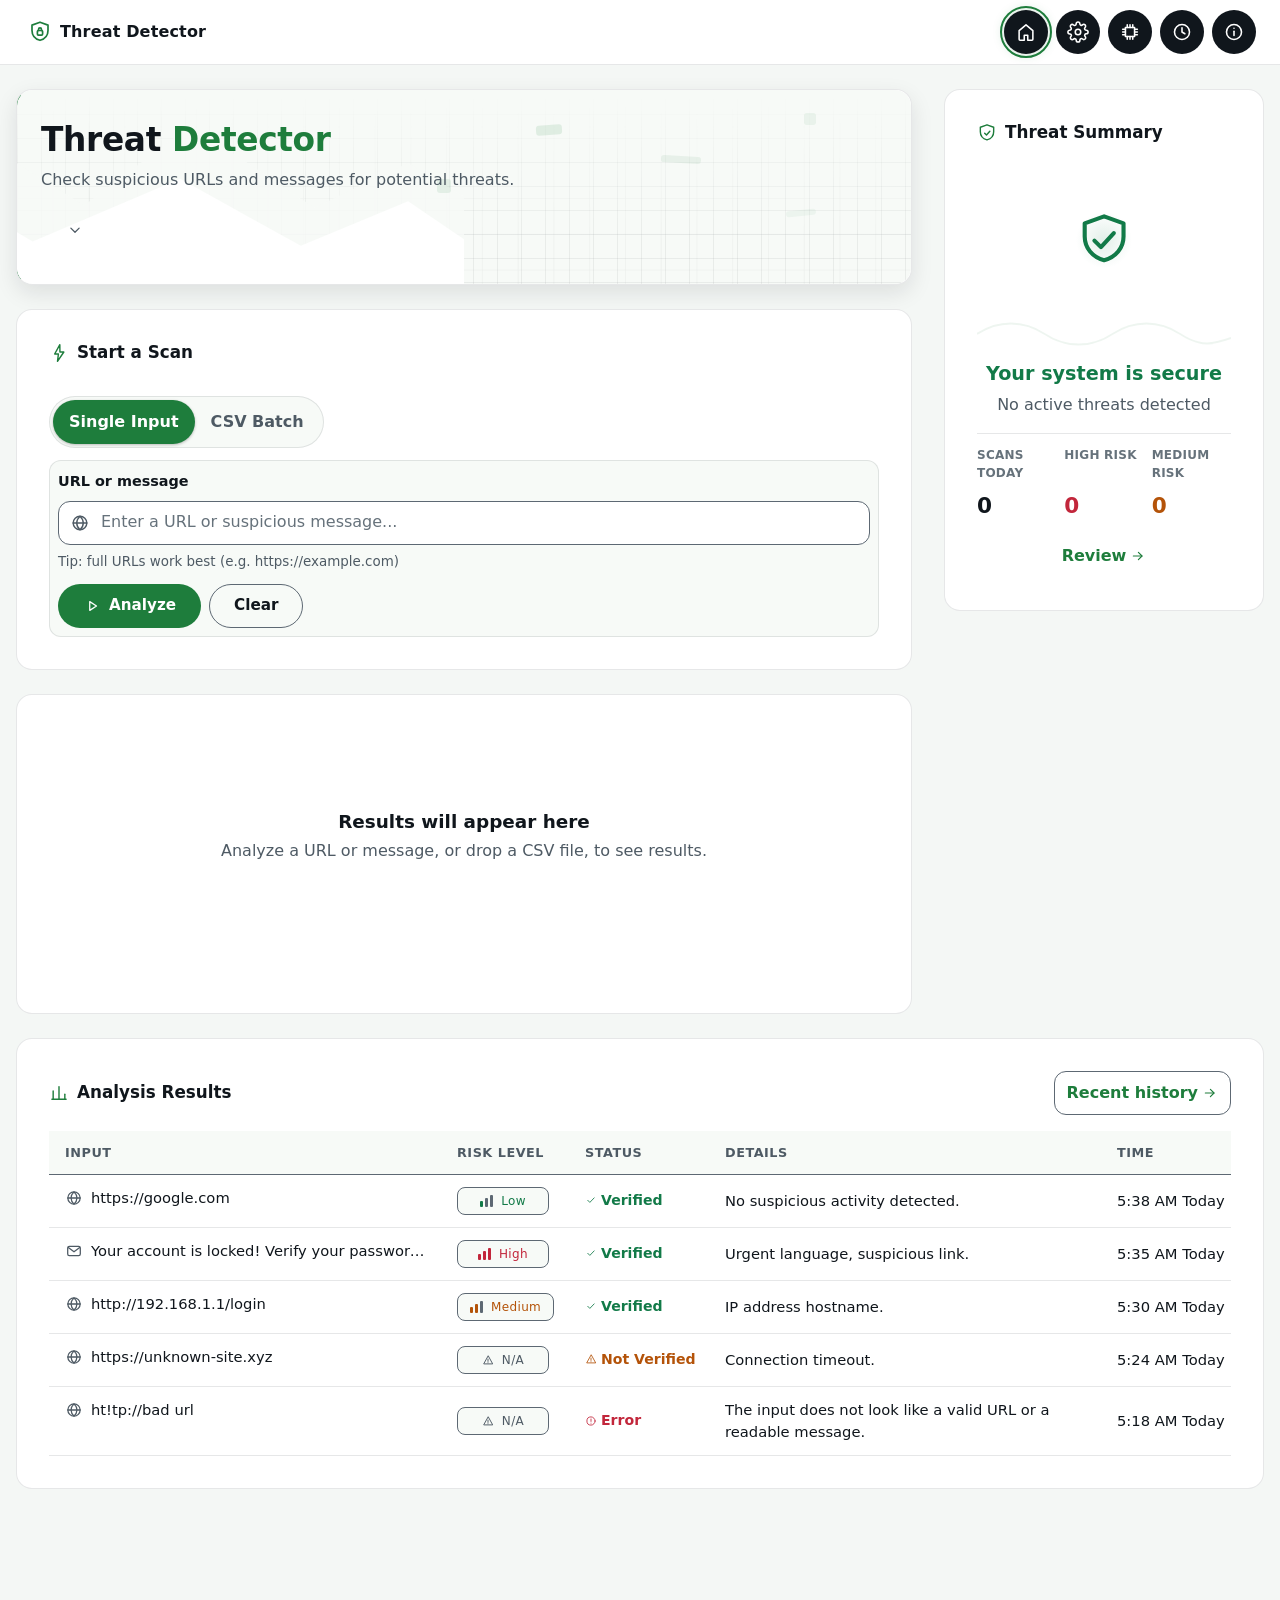
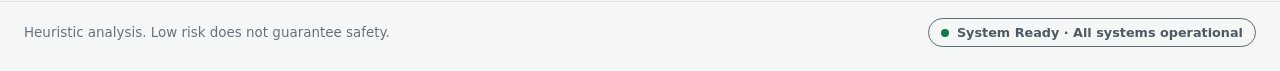
==== commit 44903ed6: "snapshot before publishing" ====
--- a/src/index.html
+++ b/src/index.html
@@ -4,7 +4,7 @@
   <meta charset="utf-8">
 <script src="js/core/theme-init.js"></script>
   <meta name="viewport" content="width=device-width, initial-scale=1">
-  <meta name="description" content="Threat Detector demo — fictional heuristic threat checks. No real analysis.">
+  <meta name="description" content="Threat Detector dashboard - heuristic threat analysis.">
   <title>Threat Detector — Dashboard</title>
   <link rel="icon" href="data:image/svg+xml,%3Csvg xmlns='http://www.w3.org/2000/svg' viewBox='0 0 24 24'%3E%3Cpath d='M12 2.5 20 5.3v5.2c0 4.8-3.2 8.7-8 10-4.8-1.3-8-5.2-8-10V5.3Z' fill='%238DEB6B'/%3E%3Crect x='9.4' y='10.6' width='5.2' height='4.4' rx='1' fill='none' stroke='%23101418' stroke-width='1.6'/%3E%3Cpath d='M10.6 10.6V9.6a1.4 1.4 0 0 1 2.8 0v1' fill='none' stroke='%23101418' stroke-width='1.6'/%3E%3C/svg%3E">
 <link rel="stylesheet" href="css/base/motion-tokens.css">
@@ -144,9 +144,6 @@
               </div>
             </div>
 
-            <div id="demo-notice" class="callout dash-callout" data-type="info" role="note" hidden>
-              <p class="callout__text"><strong>Demo mode:</strong> The displayed results are fictional examples. No actual analysis is performed.</p>
-            </div>
           </section>
 
           <!-- ===== SPEC 7.3 RESULT PANEL ===== -->
@@ -157,7 +154,7 @@
               <div class="result-state state-idle" data-state="idle">
                 <div class="dash-c dash-idle-wrap" style="padding:var(--space-6) 0">
                   <h3>Results will appear here</h3>
-                  <p>Analyze a URL or message, or drop a CSV file, to see fictional demo results.</p>
+                  <p>Analyze a URL or message, or drop a CSV file, to see results.</p>
                 </div>
               </div>
 
--- a/src/css/risk-glow.css
+++ b/src/css/risk-glow.css
@@ -49,9 +49,17 @@
   --risk-high-rgb: 194 38 59;
   --risk-unverified-rgb: 85 96 106;
 
-  --risk-edge-a: .12;
-  --risk-corner-a: .06;
-  --risk-border-a: .25;
+  /* Light theme — same hue family (contract §2.3). Alphas raised FOUR times
+     after user reports: .12/.06/.25 → .16/.08/.28 (round 2) → .28/.14/.40
+     (round 3) → .34/.20/.46 (round 4) → .50/.30/.55 (round 5: "increase the
+     gradient color strength more... they still feel barely visible" — possibly
+     a bad laptop panel, so this is deliberately bold: a clearly visible tint
+     even on a low-contrast screen). Light now far exceeds dark
+     (.22/.10/.35) ON PURPOSE: white surfaces need much more. Text stays
+     AA-safe (worst case --text on the high tint ≈ 10:1). */
+  --risk-edge-a: .50;
+  --risk-corner-a: .30;
+  --risk-border-a: .55;
 }
 
 /* --- Verdict shade tokens (Phase 1 — docs/VERDICT_COLORS.md) ---------------
@@ -95,7 +103,7 @@
    in the ENGINE risk color: the History/details modal deliberately does NOT
    follow the --vs-* verdict shades (user decision — the shade targets only
    the dashboard result card). --risk-rgb below maps per state from the
-   engine colors; alpha capped at --risk-corner-a (.10 dark / .06 light) so
+   engine colors; alpha capped at --risk-corner-a (.10 dark / .08 light) so
    body text keeps AA contrast over the modal surface. Not Verified rows tint
    with the neutral grey — never green, never a verdict color. Error rows
    carry NO data-risk attribute (contract §2.2) and stay unglowed. */
--- a/src/css/components/verdict-card.css
+++ b/src/css/components/verdict-card.css
@@ -36,7 +36,14 @@
    background-color, border width/style and radius. The tint is two
    right-anchored gradients whose fade completes ~52% of the card width from
    the right edge; the tinted 1px border lives on the masked ::after
-   overlay below (the former inset box-shadow stays removed). */
+   overlay below (the former inset box-shadow stays removed).
+   Light mode only (user round 4: "the white color of the cards too
+   strong"; round 5: base wash raised 4% → 10% because the tint "still
+   feels barely visible" on the user's screen): the card SURFACE itself
+   carries a permanent faint risk tint (10% color-mix over --bg-card) so
+   the whole card clearly reads as "this verdict", not only its right edge.
+   Text tokens are unchanged (worst case --text on the high tint ≈ 10:1,
+   far above AA). */
 .verdict-card[data-risk="low"],
 .verdict-card[data-risk="medium"],
 .verdict-card[data-risk="high"],
@@ -45,6 +52,10 @@
     radial-gradient(90% 130% at 100% 100%, color-mix(in srgb, var(--risk-color, var(--vs-unverified)) calc(var(--risk-edge-a) * 100%), transparent), transparent 58%),
     radial-gradient(75% 120% at 100% 0%, color-mix(in srgb, var(--risk-color, var(--vs-unverified)) calc(var(--risk-corner-a) * 100%), transparent), transparent 55%);
   transition: background-color 300ms ease;
+}
+:root[data-theme="light"] .verdict-card[data-risk],
+[data-theme-scope="light"] .verdict-card[data-risk] {
+  background-color: color-mix(in srgb, var(--risk-color, var(--vs-unverified)) 10%, var(--bg-card));
 }
 
 /* Masked border overlay: right half only (allowlist B). Defined on the bare
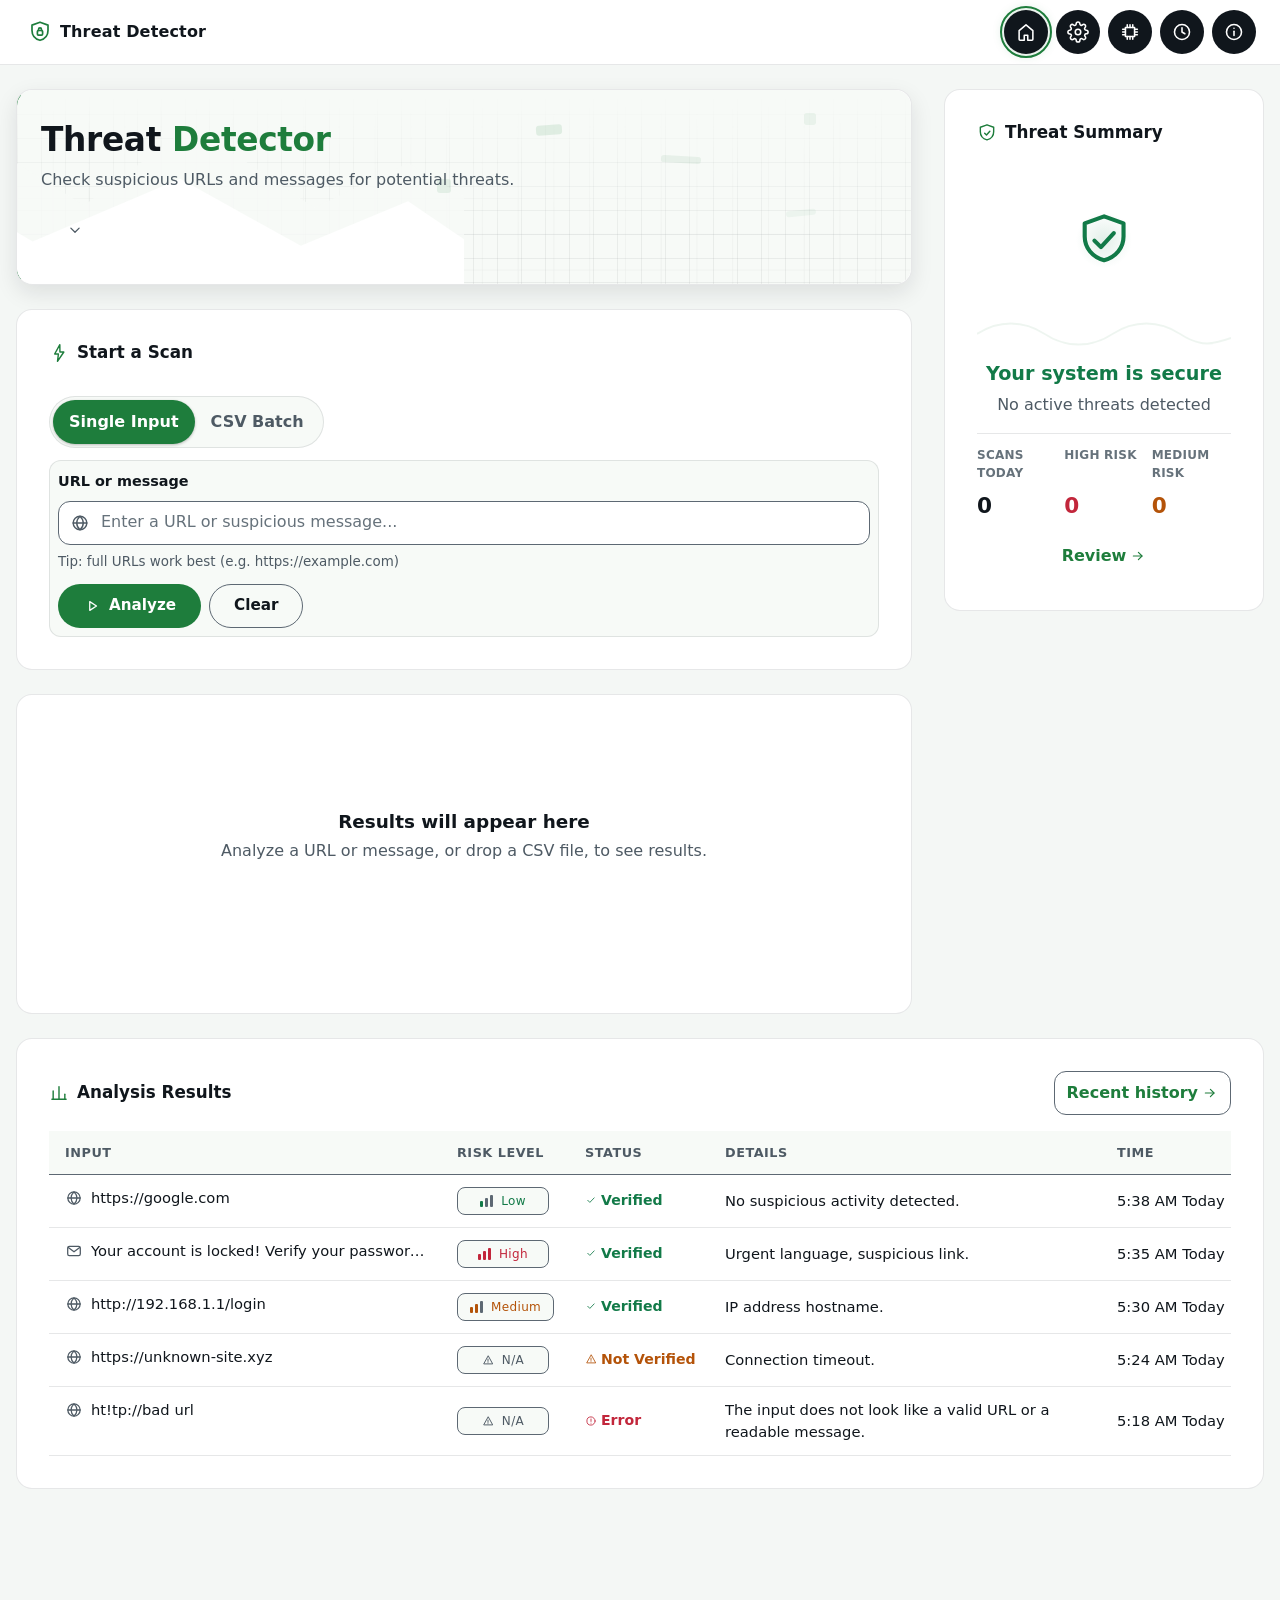
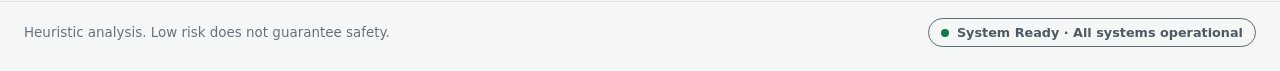
==== commit c7bf62cd: "AI overview front-end mock panes settings and service" ====
--- a/src/index.html
+++ b/src/index.html
@@ -253,31 +253,78 @@
 
         <!-- ===== SPEC 7.5 THREAT SUMMARY (side column) ===== -->
         <aside class="dash-aside" aria-label="Threat summary">
-          <section id="summary-card" class="card dash-reveal" aria-labelledby="summary-title">
-            <div class="card-head">
-              <h2 class="card-title" id="summary-title">
-                <svg viewBox="0 0 24 24" fill="none" stroke="currentColor" stroke-width="1.7" stroke-linecap="round" stroke-linejoin="round" focusable="false" aria-hidden="true"><path d="M12 2.2 20 5.1v5.4c0 4.7-3.2 8.5-8 9.8-4.8-1.3-8-5.1-8-9.8V5.1Z"></path><path d="m9.2 12.2 2.2 2.2 4-4.4"></path></svg>
-                Threat Summary
-              </h2>
-            </div>
-            <div class="dash-summary-visual">
-              <div class="shield-wrap" id="vis-shield-summary"></div>
-              <svg class="wave-deco" viewBox="0 0 300 42" preserveAspectRatio="none" focusable="false" aria-hidden="true">
-                <path d="M0 24c25-14 55-14 80 0s55 14 80 0 55-14 80 0 40 10 60 4" fill="none" stroke-width="2" stroke-opacity=".3"></path>
-              </svg>
-            </div>
-            <p class="dash-state-title" id="summary-state-title" data-state="secure">Your system is secure</p>
-            <p class="dash-state-desc" id="summary-state-desc">No active threats detected</p>
-            <dl id="stmt-stats" class="dash-stats">
-              <div class="dash-stat"><dt>Scans today</dt><dd id="stat-today">0</dd></div>
-              <div class="dash-stat"><dt>High risk</dt><dd id="stat-high" data-risk="high">0</dd></div>
-              <div class="dash-stat"><dt>Medium risk</dt><dd id="stat-medium" data-risk="medium">0</dd></div>
-            </dl>
-            <div class="dash-summary-foot">
-              <a id="summary-review" class="link-arrow" href="history.html#risk=low">
-                Review
-                <svg viewBox="0 0 24 24" fill="none" stroke="currentColor" stroke-width="1.7" stroke-linecap="round" stroke-linejoin="round" focusable="false" aria-hidden="true"><path d="M5 12h13"></path><path d="M12.6 6.6 18 12l-5.4 5.4"></path></svg>
-              </a>
+          <section id="summary-card" class="card summary-card dash-reveal" aria-labelledby="summary-title" data-ai-pane="summary">
+            <div class="summary-viewport">
+              <div class="summary-track">
+                <div class="summary-pane pane-summary is-active" data-pane="summary" role="group" aria-labelledby="summary-title">
+                  <div class="card-head summary-head">
+                    <h2 class="card-title" id="summary-title">
+                      <svg viewBox="0 0 24 24" fill="none" stroke="currentColor" stroke-width="1.7" stroke-linecap="round" stroke-linejoin="round" focusable="false" aria-hidden="true"><path d="M12 2.2 20 5.1v5.4c0 4.7-3.2 8.5-8 9.8-4.8-1.3-8-5.1-8-9.8V5.1Z"></path><path d="m9.2 12.2 2.2 2.2 4-4.4"></path></svg>
+                      Threat Summary
+                    </h2>
+                    <button type="button" id="btn-ai-open" class="ai-toggle" aria-controls="summary-card" aria-expanded="false" hidden>
+                      <span class="ai-dot" id="ai-dot" aria-hidden="true"></span>
+                      <span>AI overview</span>
+                    </button>
+                  </div>
+                  <div class="dash-summary-visual">
+                    <div class="shield-wrap" id="vis-shield-summary"></div>
+                    <svg class="wave-deco" viewBox="0 0 300 42" preserveAspectRatio="none" focusable="false" aria-hidden="true">
+                      <path d="M0 24c25-14 55-14 80 0s55 14 80 0 55-14 80 0 40 10 60 4" fill="none" stroke-width="2" stroke-opacity=".3"></path>
+                    </svg>
+                  </div>
+                  <p class="dash-state-title" id="summary-state-title" data-state="secure">Your system is secure</p>
+                  <p class="dash-state-desc" id="summary-state-desc">No active threats detected</p>
+                  <dl id="stmt-stats" class="dash-stats">
+                    <div class="dash-stat"><dt>Scans today</dt><dd id="stat-today">0</dd></div>
+                    <div class="dash-stat"><dt>High risk</dt><dd id="stat-high" data-risk="high">0</dd></div>
+                    <div class="dash-stat"><dt>Medium risk</dt><dd id="stat-medium" data-risk="medium">0</dd></div>
+                  </dl>
+                  <div class="dash-summary-foot">
+                    <a id="summary-review" class="link-arrow" href="history.html#risk=low">
+                      Review
+                      <svg viewBox="0 0 24 24" fill="none" stroke="currentColor" stroke-width="1.7" stroke-linecap="round" stroke-linejoin="round" focusable="false" aria-hidden="true"><path d="M5 12h13"></path><path d="M12.6 6.6 18 12l-5.4 5.4"></path></svg>
+                    </a>
+                  </div>
+                </div>
+
+                <div class="summary-pane pane-ai" data-pane="ai" role="group" aria-labelledby="ai-title" inert aria-hidden="true">
+                  <div class="card-head ai-head">
+                    <button type="button" id="btn-ai-back" class="ai-back" aria-label="Back to Threat Summary">
+                      <svg viewBox="0 0 24 24" fill="none" stroke="currentColor" stroke-width="1.8" stroke-linecap="round" stroke-linejoin="round" focusable="false" aria-hidden="true"><path d="M14.5 6.5 9 12l5.5 5.5"></path></svg>
+                    </button>
+                    <h2 class="card-title" id="ai-title" tabindex="-1">AI overview</h2>
+                    <button type="button" id="btn-ai-close" class="ai-toggle">Threat Summary</button>
+                  </div>
+                  <p class="ai-about" id="ai-about">About: this scan</p>
+                  <div class="ai-scroll" id="ai-scroll">
+                    <div class="ai-loading" id="ai-loading">
+                      <span class="ai-bar ai-bar-headline"></span>
+                      <span class="ai-bar ai-bar-summary"></span>
+                      <div class="ai-box ai-skel-box" aria-hidden="true">
+                        <span class="ai-line"></span><span class="ai-line"></span><span class="ai-line short"></span>
+                      </div>
+                      <span class="sr-only" role="status">Generating AI overview</span>
+                    </div>
+                    <div class="ai-error" id="ai-error" hidden>
+                      <p class="ai-error-msg" id="ai-error-msg"></p>
+                      <button type="button" id="btn-ai-retry" class="btn btn-secondary">Retry</button>
+                    </div>
+                    <div class="ai-content" id="ai-content" hidden>
+                      <p class="ai-headline" id="ai-headline"></p>
+                      <p class="ai-summary" id="ai-summary"></p>
+                      <div class="ai-box">
+                        <p class="ai-explanation" id="ai-explanation"></p>
+                        <ul class="ai-tips" id="ai-tips"></ul>
+                      </div>
+                    </div>
+                  </div>
+                  <div class="ai-foot">
+                    <span class="ai-via" id="ai-via" hidden></span>
+                    <span class="ai-note">AI-generated, may be wrong. The scanner's verdict is final.</span>
+                  </div>
+                </div>
+              </div>
             </div>
           </section>
         </aside>
@@ -329,6 +376,7 @@
 <script src="js/core/events.js"></script>
 <script src="js/services/bridge.js"></script>
 <script src="js/services/analysisService.js"></script>
+<script src="js/services/aiService.js"></script>
 <script src="js/components/verdictCard.js"></script>
 <script src="js/features/motion-governor.js"></script>
 <script src="js/pages/index.js"></script>
--- a/src/css/pages/index.css
+++ b/src/css/pages/index.css
@@ -244,6 +244,7 @@
 
 /* Summary card */
 #summary-card{position:relative;overflow:hidden;cursor:pointer}
+#summary-card[data-ai-pane="ai"]{cursor:auto}
 #summary-card .card-title{display:inline-flex;align-items:center;gap:var(--space-2)}
 #summary-card .card-title svg{width:20px;height:20px;color:var(--accent)}
 .dash-summary-visual{position:relative;display:grid;justify-items:center;padding:var(--space-5) 0 64px} /* [A2] clears the 42px wave band (bottom 8 + 42 + slack) */
@@ -267,6 +268,66 @@
 .dash-stat dd[data-risk="medium"]{color:var(--medium)}
 .dash-summary-foot{margin-top:var(--space-4);display:flex;justify-content:center}
 
+/* --- AI overview: two panes in the Threat Summary card (sideways slide) --- */
+.summary-viewport{position:relative;overflow:hidden;transition:height var(--dur-in) var(--ease-out)}
+.summary-head,.ai-head{display:flex;align-items:center;justify-content:space-between;gap:var(--space-2)}
+.pane-summary{position:relative;transition:transform var(--dur-in) var(--ease-out),opacity var(--dur-fast) var(--ease-out)}
+.pane-ai{position:absolute;inset:0;display:flex;flex-direction:column;min-height:0;transform:translateX(100%);opacity:0;visibility:hidden;transition:transform var(--dur-in) var(--ease-out),opacity var(--dur-fast) var(--ease-out),visibility 0s linear var(--dur-in)}
+#summary-card[data-ai-pane="ai"] .pane-summary{transform:translateX(-100%);opacity:0;pointer-events:none;transition:transform var(--dur-in) var(--ease-out),opacity var(--dur-fast) var(--ease-out)}
+#summary-card[data-ai-pane="ai"] .pane-ai{transform:none;opacity:1;visibility:visible;transition:transform var(--dur-in) var(--ease-out),opacity var(--dur-fast) var(--ease-out)}
+
+/* text-only outlined pill, same outline language as the ghost links */
+.ai-toggle{display:inline-flex;align-items:center;gap:6px;min-height:30px;padding:.2em .7em;border:1px solid var(--border-strong);border-radius:var(--radius-pill);background:transparent;color:var(--text);font:inherit;font-size:.78rem;line-height:1.2;cursor:pointer;white-space:nowrap;transition:background var(--dur-fast) var(--ease-out),border-color var(--dur-fast) var(--ease-out),color var(--dur-fast) var(--ease-out)}
+.ai-toggle:hover{background:var(--accent-soft);border-color:var(--accent);color:var(--text)}
+.ai-toggle:focus-visible{outline:2px solid var(--focus-ring);outline-offset:2px}
+.ai-toggle[hidden]{display:none}
+.ai-back{display:inline-flex;align-items:center;justify-content:center;width:30px;height:30px;flex:none;padding:0;border:0;border-radius:50%;background:transparent;color:var(--text-muted);cursor:pointer}
+.ai-back:hover{background:var(--bg-card-2);color:var(--text)}
+.ai-back:focus-visible{outline:2px solid var(--focus-ring);outline-offset:2px}
+.ai-back svg{width:18px;height:18px}
+.ai-head .card-title{flex:1 1 auto;min-width:0;font-size:1.02rem;white-space:nowrap;overflow:hidden;text-overflow:ellipsis}
+.ai-head .card-title:focus{outline:none}
+.ai-dot{width:7px;height:7px;flex:none;border-radius:50%;background:var(--accent);display:inline-block}
+.ai-dot[data-state="loading"]{animation:ai-dot-pulse 1.1s ease-in-out infinite}
+.ai-dot[data-state="ready"]{background:var(--low)}
+.ai-dot[data-state="error"]{background:var(--medium)}
+@keyframes ai-dot-pulse{0%,100%{opacity:.35;transform:scale(.85)}50%{opacity:1;transform:scale(1.15)}}
+.ai-about{margin:var(--space-2) 0 0;font-size:.78rem;color:var(--text-faint);white-space:nowrap;overflow:hidden;text-overflow:ellipsis}
+.ai-scroll{flex:1 1 auto;min-height:0;overflow-y:auto;overscroll-behavior:contain;scrollbar-width:thin;display:flex;flex-direction:column;gap:var(--space-3);padding:var(--space-3) 2px var(--space-2) 0}
+.ai-headline{margin:0;font-weight:700;color:var(--text);font-size:1.02em;line-height:1.3;word-break:break-word}
+.ai-summary{margin:0;color:var(--text-muted);font-size:.9em;line-height:1.45;word-break:break-word}
+.ai-box{background:var(--bg-card-2);border:1px solid var(--border);border-radius:var(--radius);padding:var(--space-3);min-height:0}
+.ai-explanation{margin:0;white-space:pre-wrap;word-break:break-word;font-size:.9em;line-height:1.55;color:var(--text)}
+.ai-tips{margin:var(--space-3) 0 0;padding-left:1.1em;display:grid;gap:.35em;font-size:.88em;color:var(--text)}
+.ai-tips li::marker{color:var(--accent)}
+.ai-foot{margin-top:auto;padding-top:var(--space-2);border-top:1px solid var(--border);display:flex;flex-direction:column;gap:2px;font-size:.72rem;line-height:1.35;color:var(--text-faint)}
+.ai-via{color:var(--text-muted);font-weight:600}
+.ai-error{display:flex;flex-direction:column;align-items:flex-start;gap:var(--space-3);padding:var(--space-2) 0}
+.ai-error[hidden]{display:none}
+.ai-error-msg{margin:0;color:var(--text-muted);font-size:.92em;line-height:1.5}
+.ai-content[hidden]{display:none}
+/* calm skeleton: two bars + one large box */
+.ai-loading{display:grid;gap:var(--space-3)}
+.ai-loading[hidden]{display:none}
+.ai-bar{display:block;height:16px;border-radius:999px;background:var(--bg-card-2);border:1px solid var(--border)}
+.ai-bar-headline{width:72%}
+.ai-bar-summary{width:92%;height:12px}
+.ai-skel-box{display:grid;gap:var(--space-2);align-content:start;min-height:150px;padding-top:var(--space-4)}
+.ai-line{display:block;height:11px;width:100%;border-radius:999px;background:var(--bg-card);border:1px solid var(--border)}
+.ai-line.short{width:64%}
+html[data-motion="full"] .ai-loading{animation:ai-skel-pulse 1.7s ease-in-out infinite}
+html[data-motion="full"] .ai-dot[data-state="loading"]{animation:ai-dot-pulse 1.1s ease-in-out infinite}
+@keyframes ai-skel-pulse{0%,100%{opacity:.55}50%{opacity:1}}
+html[data-motion="reduced"] .summary-viewport,
+html[data-motion="reduced"] .pane-summary,
+html[data-motion="reduced"] .pane-ai{transition:none}
+html[data-motion="reduced"] .ai-loading,
+html[data-motion="reduced"] .ai-dot{animation:none !important}
+@media (prefers-reduced-motion:reduce){
+  .summary-viewport,.pane-summary,.pane-ai{transition:none}
+  .ai-loading,.ai-dot{animation:none !important}
+}
+
 /* Page-load stagger (SPEC §12) */
 @media (prefers-reduced-motion:no-preference){
   html[data-motion="full"] .dash-reveal{opacity:0;animation:dashRise var(--dur-in) var(--ease-out) forwards}
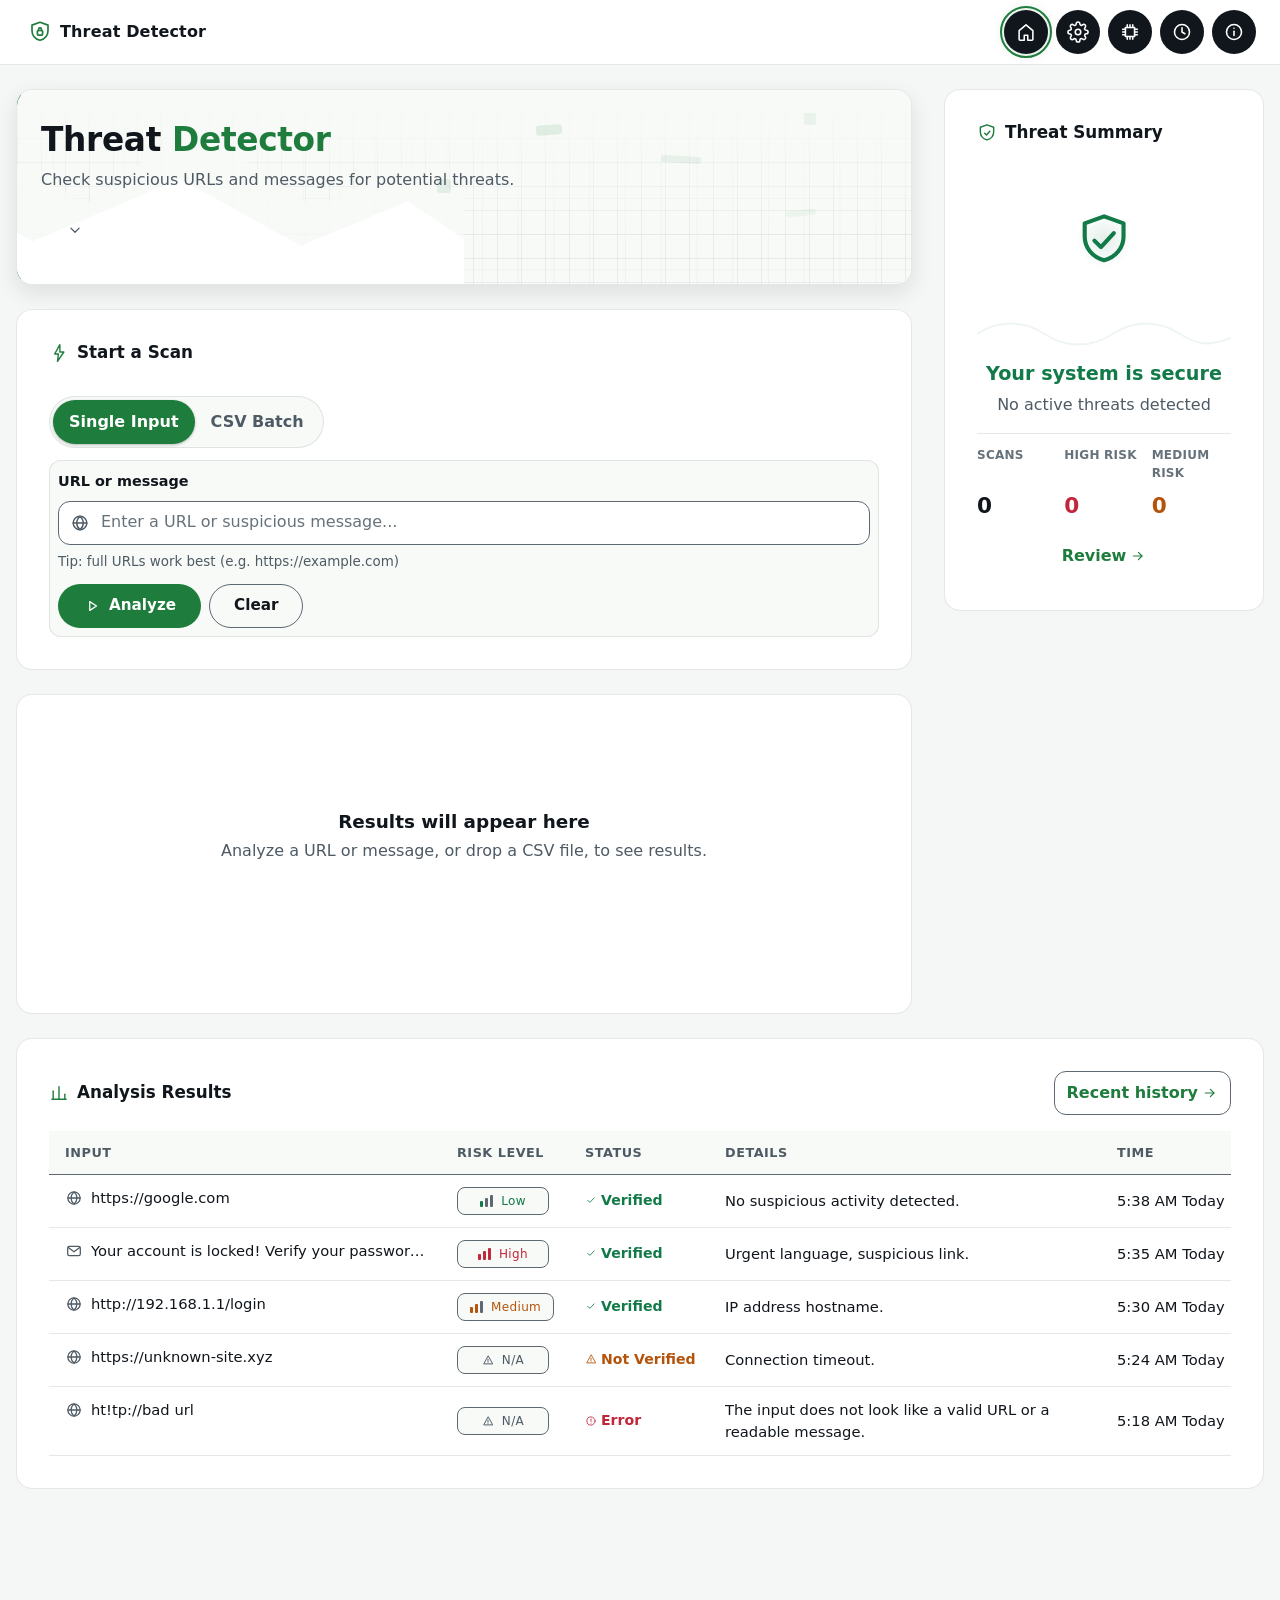
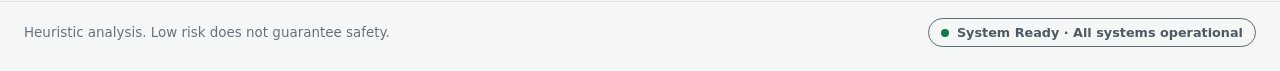
==== commit 63cf7d9a: "summary card: session scoped so relaunch returns to secure default" ====
--- a/src/index.html
+++ b/src/index.html
@@ -276,7 +276,7 @@
                   <p class="dash-state-title" id="summary-state-title" data-state="secure">Your system is secure</p>
                   <p class="dash-state-desc" id="summary-state-desc">No active threats detected</p>
                   <dl id="stmt-stats" class="dash-stats">
-                    <div class="dash-stat"><dt>Scans today</dt><dd id="stat-today">0</dd></div>
+                    <div class="dash-stat"><dt>Scans</dt><dd id="stat-today">0</dd></div>
                     <div class="dash-stat"><dt>High risk</dt><dd id="stat-high" data-risk="high">0</dd></div>
                     <div class="dash-stat"><dt>Medium risk</dt><dd id="stat-medium" data-risk="medium">0</dd></div>
                   </dl>
